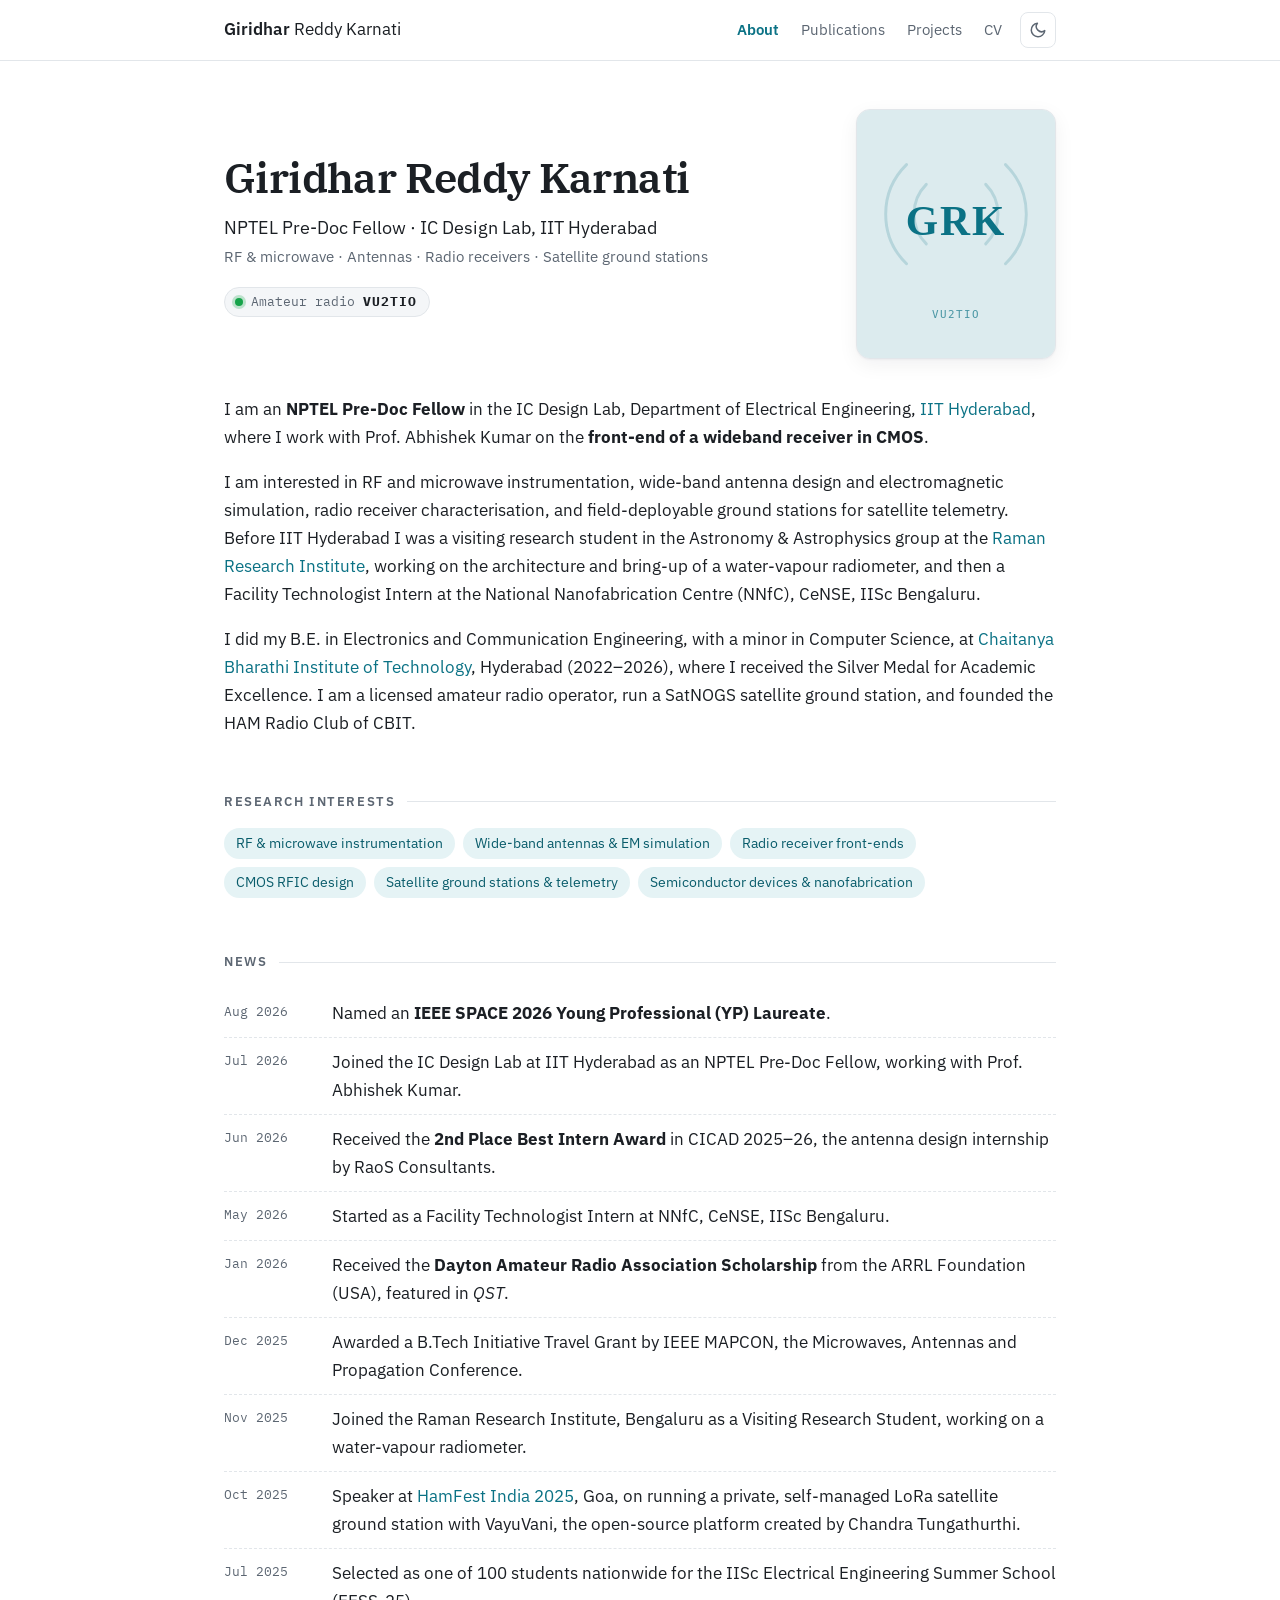
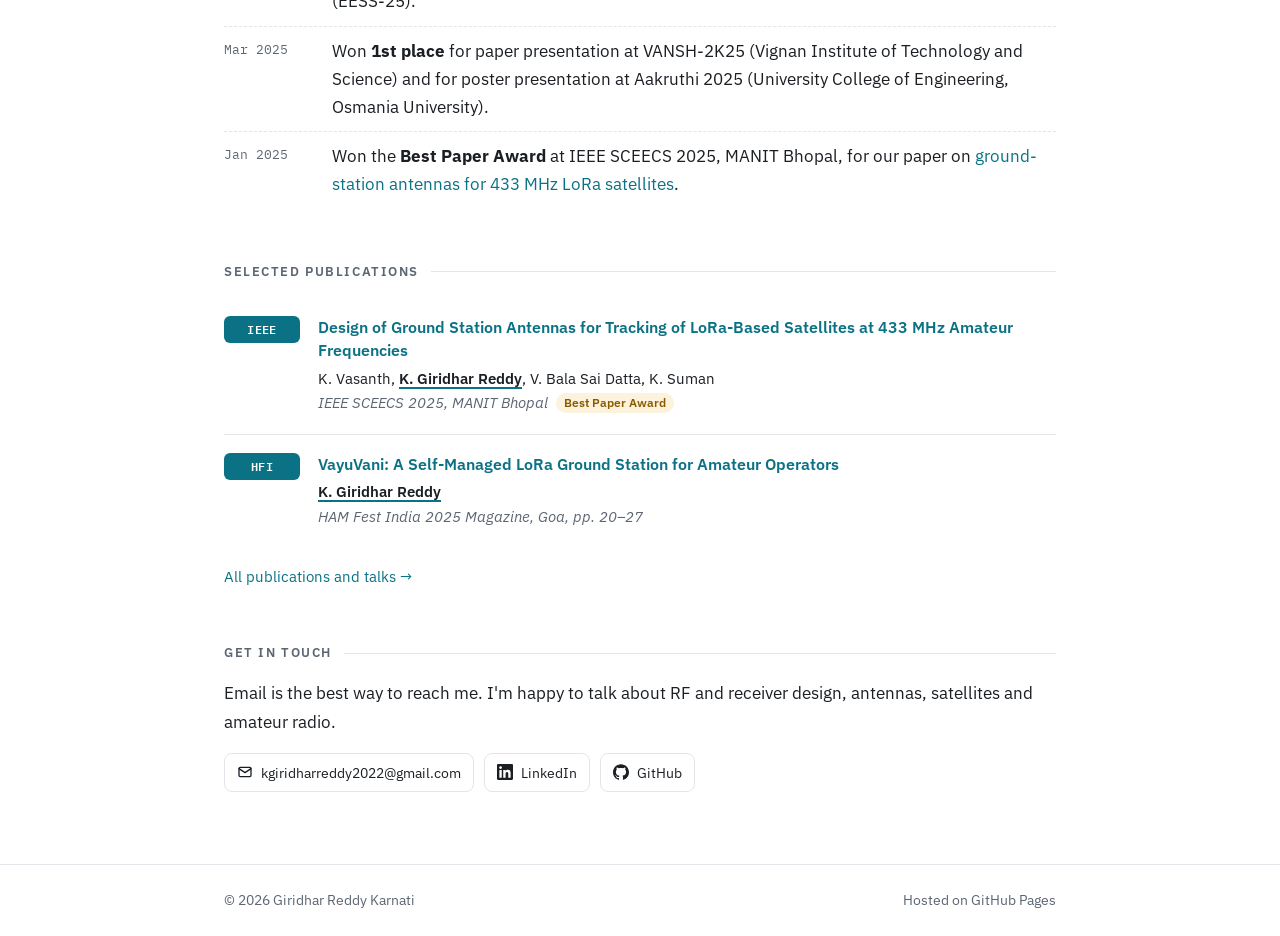
==== index.html @ 7c097b48 "Add details from the merit and academic certificates - SCEECS 2025: conference dates 18-19 January 2" ====
<!doctype html>
<html lang="en">
  <head>
    <meta charset="utf-8" />
    <meta name="viewport" content="width=device-width, initial-scale=1" />
    <title>Giridhar Reddy Karnati</title>
    <meta
      name="description"
      content="Giridhar Reddy Karnati (K. Giridhar Reddy) — NPTEL Pre-Doc Fellow in the IC Design Lab at IIT Hyderabad, working on RF and microwave instrumentation, wide-band antennas, radio receivers and satellite ground stations."
    />
    <meta name="author" content="Giridhar Reddy Karnati" />
    <link rel="canonical" href="https://giridharreddyk.github.io/" />

    <!-- How the link looks when shared on LinkedIn / WhatsApp / X -->
    <meta property="og:type" content="profile" />
    <meta property="og:site_name" content="Giridhar Reddy Karnati" />
    <meta property="og:title" content="Giridhar Reddy Karnati" />
    <meta property="og:description" content="NPTEL Pre-Doc Fellow, IC Design Lab, IIT Hyderabad · RF & microwave, antennas, radio receivers, satellite ground stations · VU2TIO" />
    <meta property="og:url" content="https://giridharreddyk.github.io/" />
    <meta property="og:image" content="https://giridharreddyk.github.io/assets/img/og-card.jpg" />
    <meta property="og:image:width" content="1200" />
    <meta property="og:image:height" content="630" />
    <meta property="og:image:alt" content="Giridhar Reddy Karnati: RF and microwave, antennas, radio receivers, satellite ground stations" />
    <meta name="twitter:card" content="summary_large_image" />
    <meta name="theme-color" content="#0b7285" />

    <link rel="icon" href="assets/img/favicon.svg" type="image/svg+xml" />

    <!-- Apply the saved light/dark choice before the page paints -->
    <script>
      (function () {
        try {
          var t = localStorage.getItem("theme");
          if (t === "light" || t === "dark") document.documentElement.setAttribute("data-theme", t);
        } catch (e) {}
      })();
    </script>

    <link rel="preconnect" href="https://fonts.googleapis.com" />
    <link rel="preconnect" href="https://fonts.gstatic.com" crossorigin />
    <link
      rel="stylesheet"
      href="https://fonts.googleapis.com/css2?family=IBM+Plex+Mono:wght@400;600&family=IBM+Plex+Sans:ital,wght@0,400;0,500;0,600;1,400&family=IBM+Plex+Serif:wght@500;600&display=swap"
    />
    <link rel="stylesheet" href="assets/css/style.css" />
    <script src="assets/js/main.js" defer></script>

    <!-- Structured data: helps Google connect your name, papers and profiles.
         When you have ORCID / Google Scholar links, add them to "sameAs". -->
    <script type="application/ld+json">
      {
        "@context": "https://schema.org",
        "@type": "Person",
        "name": "Giridhar Reddy Karnati",
        "alternateName": ["K. Giridhar Reddy", "Karnati Giridhar Reddy"],
        "url": "https://giridharreddyk.github.io/",
        "image": "https://giridharreddyk.github.io/assets/img/profile.jpg",
        "jobTitle": "NPTEL Pre-Doc Fellow",
        "affiliation": {
          "@type": "CollegeOrUniversity",
          "name": "Indian Institute of Technology Hyderabad"
        },
        "alumniOf": {
          "@type": "CollegeOrUniversity",
          "name": "Chaitanya Bharathi Institute of Technology"
        },
        "memberOf": [
          { "@type": "Organization", "name": "IEEE" },
          { "@type": "Organization", "name": "AMSAT" },
          { "@type": "Organization", "name": "Applied Computational Electromagnetics Society" },
          { "@type": "Organization", "name": "RISC-V International" }
        ],
        "knowsAbout": [
          "RF and microwave engineering",
          "Antenna design",
          "Electromagnetic simulation",
          "Radio receivers",
          "Satellite ground stations",
          "Nanofabrication"
        ],
        "sameAs": ["https://www.linkedin.com/in/kgiridharreddy", "https://github.com/giridharreddyk"]
      }
    </script>
  </head>

  <body>
    <a class="skip-link" href="#main">Skip to content</a>

    <header class="site-header">
      <nav class="container nav" aria-label="Main">
        <a class="brand" href="index.html"><strong>Giridhar</strong> Reddy Karnati</a>
        <div class="nav-right">
          <ul class="nav-links" id="nav-links">
            <li><a href="index.html" aria-current="page">About</a></li>
            <li><a href="publications.html">Publications</a></li>
            <li><a href="projects.html">Projects</a></li>
            <li><a href="cv.html">CV</a></li>
          </ul>
          <button class="icon-btn theme-toggle" type="button" aria-label="Toggle dark mode">
            <svg class="icon-moon" viewBox="0 0 24 24" aria-hidden="true"><path d="M21 12.8A9 9 0 1 1 11.2 3a7 7 0 0 0 9.8 9.8z" /></svg>
            <svg class="icon-sun" viewBox="0 0 24 24" aria-hidden="true">
              <circle cx="12" cy="12" r="4" />
              <path d="M12 2v2M12 20v2M4.9 4.9l1.4 1.4M17.7 17.7l1.4 1.4M2 12h2M20 12h2M4.9 19.1l1.4-1.4M17.7 6.3l1.4-1.4" />
            </svg>
          </button>
          <button class="icon-btn nav-toggle" type="button" aria-expanded="false" aria-controls="nav-links" aria-label="Open menu">
            <svg viewBox="0 0 24 24" aria-hidden="true"><path d="M4 7h16M4 12h16M4 17h16" /></svg>
          </button>
        </div>
      </nav>
    </header>

    <main id="main" class="page">
      <div class="container">
        <!-- ===== Intro ===== -->
        <section class="hero" aria-labelledby="name">
          <div>
            <h1 id="name" class="hero-name">Giridhar Reddy Karnati</h1>
            <p class="hero-role">NPTEL Pre-Doc Fellow · IC Design Lab, IIT Hyderabad</p>
            <p class="hero-meta">RF &amp; microwave · Antennas · Radio receivers · Satellite ground stations</p>
            <p class="callsign" title="Licensed amateur radio operator (General Grade)">
              <span class="dot" aria-hidden="true"></span>
              Amateur radio <b>VU2TIO</b>
            </p>
          </div>
          <figure class="hero-photo">
            <!-- Put your photo at assets/img/profile.jpg (portrait, about 800×1000 px).
                 Until then the placeholder below is shown automatically. -->
            <img
              src="assets/img/profile.jpg"
              alt="Portrait of Giridhar Reddy Karnati"
              width="400"
              height="500"
              onerror="this.onerror=null;this.src='assets/img/profile-placeholder.svg'"
            />
          </figure>
        </section>

        <!-- ===== About ===== -->
        <section class="prose" aria-label="About me">
          <p>
            I am an <strong>NPTEL Pre-Doc Fellow</strong> in the IC Design Lab, Department of Electrical Engineering,
            <a href="https://www.iith.ac.in/">IIT Hyderabad</a>, where I work with Prof. Abhishek Kumar on the
            <strong>front-end of a wideband receiver in CMOS</strong>.
          </p>
          <p>
            I am interested in RF and microwave instrumentation, wide-band antenna design and electromagnetic simulation, radio
            receiver characterisation, and field-deployable ground stations for satellite telemetry. Before IIT Hyderabad I was a
            visiting research student in the Astronomy &amp; Astrophysics group at the
            <a href="https://www.rri.res.in/">Raman Research Institute</a>, working on the architecture and bring-up of a
            water-vapour radiometer, and then a Facility Technologist Intern at the National Nanofabrication Centre (NNfC), CeNSE,
            IISc Bengaluru.
          </p>
          <p>
            I did my B.E. in Electronics and Communication Engineering, with a minor in Computer Science, at
            <a href="https://www.cbit.ac.in/">Chaitanya Bharathi Institute of Technology</a>, Hyderabad (2022–2026), where I
            received the Silver Medal for Academic Excellence. I am a licensed amateur radio operator, run a SatNOGS satellite
            ground station, and founded the HAM Radio Club of CBIT.
          </p>
        </section>

        <!-- ===== Interests ===== -->
        <section class="section" aria-labelledby="interests-title">
          <h2 class="section-title" id="interests-title">Research interests</h2>
          <ul class="chips">
            <li class="chip">RF &amp; microwave instrumentation</li>
            <li class="chip">Wide-band antennas &amp; EM simulation</li>
            <li class="chip">Radio receiver front-ends</li>
            <li class="chip">CMOS RFIC design</li>
            <li class="chip">Satellite ground stations &amp; telemetry</li>
            <li class="chip">Semiconductor devices &amp; nanofabrication</li>
          </ul>
        </section>

        <!-- ===== News =====
             Newest first. To add an item, copy one <li> and edit it.
             Keep about 8 here; older items can live on the CV page. -->
        <section class="section" aria-labelledby="news-title">
          <h2 class="section-title" id="news-title">News</h2>
          <ul class="news">
            <li>
              <time datetime="2026-08">Aug 2026</time>
              <span>Named an <strong>IEEE SPACE 2026 Young Professional (YP) Laureate</strong>.</span>
            </li>
            <li>
              <time datetime="2026-07">Jul 2026</time>
              <span>Joined the IC Design Lab at IIT Hyderabad as an NPTEL Pre-Doc Fellow, working with Prof. Abhishek Kumar.</span>
            </li>
            <li>
              <time datetime="2026-06">Jun 2026</time>
              <span>Received the <strong>2nd Place Best Intern Award</strong> in CICAD 2025–26, the antenna design internship by RaoS Consultants.</span>
            </li>
            <li>
              <time datetime="2026-05">May 2026</time>
              <span>Started as a Facility Technologist Intern at NNfC, CeNSE, IISc Bengaluru.</span>
            </li>
            <li>
              <time datetime="2026-01">Jan 2026</time>
              <span>Received the <strong>Dayton Amateur Radio Association Scholarship</strong> from the ARRL Foundation (USA), featured in <em>QST</em>.</span>
            </li>
            <li>
              <time datetime="2025-12">Dec 2025</time>
              <span>Awarded a B.Tech Initiative Travel Grant by IEEE MAPCON, the Microwaves, Antennas and Propagation Conference.</span>
            </li>
            <li>
              <time datetime="2025-11">Nov 2025</time>
              <span>Joined the Raman Research Institute, Bengaluru as a Visiting Research Student, working on a water-vapour radiometer.</span>
            </li>
            <li>
              <time datetime="2025-10">Oct 2025</time>
              <span>
                Speaker at <a href="https://hfi2025.in/">HamFest India 2025</a>, Goa, on running a private, self-managed LoRa satellite
                ground station with VayuVani, the open-source platform created by Chandra Tungathurthi.
              </span>
            </li>
            <li>
              <time datetime="2025-07">Jul 2025</time>
              <span>Selected as one of 100 students nationwide for the IISc Electrical Engineering Summer School (EESS-25).</span>
            </li>
            <li>
              <time datetime="2025-03">Mar 2025</time>
              <span>
                Won <strong>1st place</strong> for paper presentation at VANSH-2K25 (Vignan Institute of Technology and Science)
                and for poster presentation at Aakruthi 2025 (University College of Engineering, Osmania University).
              </span>
            </li>
            <li>
              <time datetime="2025-01">Jan 2025</time>
              <span>
                Won the <strong>Best Paper Award</strong> at IEEE SCEECS 2025, MANIT Bhopal, for our paper on
                <a href="publications.html">ground-station antennas for 433 MHz LoRa satellites</a>.
              </span>
            </li>
          </ul>
        </section>

        <!-- ===== Selected publications ===== -->
        <section class="section" aria-labelledby="pubs-title">
          <h2 class="section-title" id="pubs-title">Selected publications</h2>
          <ol class="pub-list">
            <li class="pub">
              <span class="pub-badge">IEEE</span>
              <div class="pub-body">
                <p class="pub-title">
                  <a href="https://ieeexplore.ieee.org/document/10940725">Design of Ground Station Antennas for Tracking of LoRa-Based Satellites at 433 MHz Amateur Frequencies</a>
                </p>
                <!-- Author order as found for IEEE Xplore; check it at the link above -->
                <p class="pub-authors">K. Vasanth, <span class="me">K. Giridhar Reddy</span>, V. Bala Sai Datta, K. Suman</p>
                <p class="pub-venue">IEEE SCEECS 2025, MANIT Bhopal <span class="award">Best Paper Award</span></p>
              </div>
            </li>
            <li class="pub">
              <span class="pub-badge">HFI</span>
              <div class="pub-body">
                <p class="pub-title">
                  <a href="https://hfi2025.in/hfimag.pdf">VayuVani: A Self-Managed LoRa Ground Station for Amateur Operators</a>
                </p>
                <p class="pub-authors"><span class="me">K. Giridhar Reddy</span></p>
                <p class="pub-venue">HAM Fest India 2025 Magazine, Goa, pp. 20–27</p>
              </div>
            </li>
          </ol>
          <p class="more"><a href="publications.html">All publications and talks →</a></p>
        </section>

        <!-- ===== Contact ===== -->
        <section class="section" aria-labelledby="contact-title">
          <h2 class="section-title" id="contact-title">Get in touch</h2>
          <p>Email is the best way to reach me. I'm happy to talk about RF and receiver design, antennas, satellites and amateur radio.</p>
          <ul class="socials">
            <li>
              <a href="mailto:kgiridharreddy2022@gmail.com">
                <svg class="stroke" viewBox="0 0 24 24" aria-hidden="true"><rect x="3" y="5" width="18" height="14" rx="2" /><path d="m3 7 9 6 9-6" /></svg>
                kgiridharreddy2022@gmail.com
              </a>
            </li>
            <li>
              <a href="https://www.linkedin.com/in/kgiridharreddy" rel="me">
                <svg viewBox="0 0 24 24" aria-hidden="true">
                  <path
                    d="M20.447 20.452h-3.554v-5.569c0-1.328-.027-3.037-1.852-3.037-1.853 0-2.136 1.445-2.136 2.939v5.667H9.351V9h3.414v1.561h.046c.477-.9 1.637-1.85 3.37-1.85 3.601 0 4.267 2.37 4.267 5.455v6.286zM5.337 7.433c-1.144 0-2.063-.926-2.063-2.065 0-1.138.92-2.063 2.063-2.063 1.14 0 2.064.925 2.064 2.063 0 1.139-.925 2.065-2.064 2.065zm1.782 13.019H3.555V9h3.564v11.452zM22.225 0H1.771C.792 0 0 .774 0 1.729v20.542C0 23.227.792 24 1.771 24h20.451C23.2 24 24 23.227 24 22.271V1.729C24 .774 23.2 0 22.222 0h.003z"
                  />
                </svg>
                LinkedIn
              </a>
            </li>
            <li>
              <a href="https://github.com/giridharreddyk" rel="me">
                <svg viewBox="0 0 24 24" aria-hidden="true">
                  <path
                    d="M12 .297c-6.63 0-12 5.373-12 12 0 5.303 3.438 9.8 8.205 11.385.6.113.82-.258.82-.577 0-.285-.01-1.04-.015-2.04-3.338.724-4.042-1.61-4.042-1.61C4.422 18.07 3.633 17.7 3.633 17.7c-1.087-.744.084-.729.084-.729 1.205.084 1.838 1.236 1.838 1.236 1.07 1.835 2.809 1.305 3.495.998.108-.776.417-1.305.76-1.605-2.665-.3-5.466-1.332-5.466-5.93 0-1.31.465-2.38 1.235-3.22-.135-.303-.54-1.523.105-3.176 0 0 1.005-.322 3.3 1.23.96-.267 1.98-.399 3-.405 1.02.006 2.04.138 3 .405 2.28-1.552 3.285-1.23 3.285-1.23.645 1.653.24 2.873.12 3.176.765.84 1.23 1.91 1.23 3.22 0 4.61-2.805 5.625-5.475 5.92.42.36.81 1.096.81 2.22 0 1.606-.015 2.896-.015 3.286 0 .315.21.69.825.57C20.565 22.092 24 17.592 24 12.297c0-6.627-5.373-12-12-12"
                  />
                </svg>
                GitHub
              </a>
            </li>
            <!-- When you have them, un-comment these two and put in your real links
                 (also add them to "sameAs" at the top of this file):
            <li>
              <a href="https://scholar.google.com/citations?user=YOUR_SCHOLAR_ID" rel="me">
                <svg viewBox="0 0 24 24" aria-hidden="true"><path d="M5.242 13.769L0 9.5 12 0l12 9.5-5.242 4.269C17.548 11.249 14.978 9.5 12 9.5c-2.977 0-5.548 1.748-6.758 4.269zM12 10a7 7 0 1 0 0 14 7 7 0 0 0 0-14z" /></svg>
                Google Scholar
              </a>
            </li>
            <li>
              <a href="https://orcid.org/0000-0000-0000-0000" rel="me">
                <svg viewBox="0 0 24 24" aria-hidden="true"><path d="M12 0C5.372 0 0 5.372 0 12s5.372 12 12 12 12-5.372 12-12S18.628 0 12 0zM7.369 4.378c.525 0 .947.431.947.947s-.422.947-.947.947a.95.95 0 0 1-.947-.947c0-.525.422-.947.947-.947zm-.722 3.038h1.444v10.041H6.647V7.416zm3.562 0h3.9c3.712 0 5.344 2.653 5.344 5.025 0 2.578-2.016 5.025-5.325 5.025h-3.919V7.416zm1.444 1.303v7.444h2.297c3.272 0 4.022-2.484 4.022-3.722 0-2.016-1.284-3.722-4.097-3.722h-2.222z" /></svg>
                ORCID
              </a>
            </li>
            -->
          </ul>
        </section>
      </div>
    </main>

    <footer class="site-footer">
      <div class="container">
        <p>© <span data-year>2026</span> Giridhar Reddy Karnati</p>
        <p>Hosted on <a href="https://pages.github.com/">GitHub Pages</a></p>
      </div>
    </footer>
  </body>
</html>
---- assets/css/style.css ----
/* ==========================================================================
   Giridhar Reddy Karnati — personal academic website
   Hand-written stylesheet. No frameworks, no build step.

   Sections
   1. Design tokens (colours, fonts, sizes) — edit these to re-theme the site
   2. Base / reset
   3. Header & navigation
   4. Page layout & headings
   5. Home page (hero, chips, news, socials)
   6. Publications
   7. Projects
   8. CV
   9. Footer, 404, utilities
   10. Print
   ========================================================================== */

/* ---------- 1. Design tokens ---------- */
:root {
  --bg: #ffffff;
  --bg-soft: #f4f6f8;
  --surface: #ffffff;
  --text: #1b1f24;
  --text-muted: #5c6672;
  --border: #e2e6ea;
  --accent: #0b7285;
  --accent-strong: #095c6b;
  --accent-soft: #e5f3f5;
  --on-accent: #ffffff;
  --code-bg: #f3f5f7;
  --live: #16a34a;
  --award-bg: #fdf3dc;
  --award-text: #8a5a00;
  --figure-bg: #ffffff;
  --shadow: 0 1px 2px rgba(16, 24, 40, 0.04), 0 6px 20px rgba(16, 24, 40, 0.06);

  --font-sans: "IBM Plex Sans", system-ui, -apple-system, "Segoe UI", Roboto, sans-serif;
  --font-serif: "IBM Plex Serif", Georgia, "Times New Roman", serif;
  --font-mono: "IBM Plex Mono", ui-monospace, SFMono-Regular, Menlo, Consolas, monospace;

  --maxw: 880px;
  --radius: 10px;
  --header-h: 60px;

  /* which icon the theme button shows */
  --icon-sun: none;
  --icon-moon: block;

  color-scheme: light;
}

/* Dark theme: used when the visitor's system is dark (unless they picked light),
   or when they explicitly picked dark with the toggle. */
@media (prefers-color-scheme: dark) {
  :root:not([data-theme="light"]) {
    --bg: #0f1215;
    --bg-soft: #171b20;
    --surface: #151a1f;
    --text: #e4e8ec;
    --text-muted: #9aa5b1;
    --border: #262d35;
    --accent: #4fc3d1;
    --accent-strong: #86dae3;
    --accent-soft: rgba(79, 195, 209, 0.12);
    --on-accent: #0f1215;
    --code-bg: #1a1f25;
    --live: #4ade80;
    --award-bg: rgba(246, 196, 83, 0.14);
    --award-text: #f6c453;
    --figure-bg: #f4f6f8;
    --shadow: 0 6px 24px rgba(0, 0, 0, 0.35);
    --icon-sun: block;
    --icon-moon: none;
    color-scheme: dark;
  }
}

:root[data-theme="dark"] {
  --bg: #0f1215;
  --bg-soft: #171b20;
  --surface: #151a1f;
  --text: #e4e8ec;
  --text-muted: #9aa5b1;
  --border: #262d35;
  --accent: #4fc3d1;
  --accent-strong: #86dae3;
  --accent-soft: rgba(79, 195, 209, 0.12);
  --on-accent: #0f1215;
  --code-bg: #1a1f25;
  --live: #4ade80;
  --award-bg: rgba(246, 196, 83, 0.14);
  --award-text: #f6c453;
  --figure-bg: #f4f6f8;
  --shadow: 0 6px 24px rgba(0, 0, 0, 0.35);
  --icon-sun: block;
  --icon-moon: none;
  color-scheme: dark;
}

/* ---------- 2. Base / reset ---------- */
*,
*::before,
*::after {
  box-sizing: border-box;
}

html {
  -webkit-text-size-adjust: 100%;
  scroll-padding-top: calc(var(--header-h) + 16px);
}

body {
  margin: 0;
  min-height: 100vh;
  display: flex;
  flex-direction: column;
  background: var(--bg);
  color: var(--text);
  font-family: var(--font-sans);
  font-size: 17px;
  line-height: 1.65;
  -webkit-font-smoothing: antialiased;
  text-rendering: optimizeLegibility;
}

main {
  flex: 1;
}

img {
  max-width: 100%;
  height: auto;
  display: block;
}

a {
  color: var(--accent);
  text-decoration: none;
  text-underline-offset: 3px;
}

a:hover {
  text-decoration: underline;
}

:focus-visible {
  outline: 2px solid var(--accent);
  outline-offset: 2px;
  border-radius: 4px;
}

h1,
h2,
h3,
h4 {
  line-height: 1.25;
  font-weight: 600;
  color: var(--text);
}

/* the [hidden] attribute must always win, even over display:flex/grid */
[hidden] {
  display: none !important;
}

.container {
  width: 100%;
  max-width: var(--maxw);
  margin: 0 auto;
  padding: 0 24px;
}

.skip-link {
  position: absolute;
  left: -9999px;
  top: 12px;
  z-index: 100;
  padding: 8px 12px;
  background: var(--surface);
  border: 1px solid var(--border);
  border-radius: 6px;
}

.skip-link:focus {
  left: 16px;
}

.visually-hidden {
  position: absolute !important;
  width: 1px;
  height: 1px;
  overflow: hidden;
  clip: rect(0 0 0 0);
  white-space: nowrap;
}

/* ---------- 3. Header & navigation ---------- */
.site-header {
  position: sticky;
  top: 0;
  z-index: 50;
  background: var(--bg);
  background: color-mix(in srgb, var(--bg) 88%, transparent);
  backdrop-filter: saturate(180%) blur(10px);
  -webkit-backdrop-filter: saturate(180%) blur(10px);
  border-bottom: 1px solid var(--border);
}

.nav {
  display: flex;
  align-items: center;
  justify-content: space-between;
  gap: 16px;
  height: var(--header-h);
}

.brand {
  min-width: 0;
  overflow: hidden;
  text-overflow: ellipsis;
  color: var(--text);
  font-size: 1.05rem;
  white-space: nowrap;
}

.brand strong {
  font-weight: 600;
}

.brand:hover {
  text-decoration: none;
  color: var(--accent);
}

.nav-right {
  display: flex;
  flex: none;
  align-items: center;
  gap: 8px;
}

.nav-links {
  display: flex;
  align-items: center;
  gap: 2px;
  list-style: none;
  margin: 0;
  padding: 0;
}

.nav-links a {
  display: block;
  padding: 6px 10px;
  border-radius: 6px;
  color: var(--text-muted);
  font-size: 0.95rem;
}

.nav-links a:hover {
  color: var(--text);
  background: var(--bg-soft);
  text-decoration: none;
}

.nav-links a[aria-current="page"] {
  color: var(--accent);
  font-weight: 600;
}

.icon-btn {
  display: inline-flex;
  align-items: center;
  justify-content: center;
  width: 36px;
  height: 36px;
  padding: 0;
  border: 1px solid var(--border);
  border-radius: 8px;
  background: transparent;
  color: var(--text-muted);
  cursor: pointer;
}

.icon-btn:hover {
  color: var(--text);
  background: var(--bg-soft);
}

.icon-btn svg {
  width: 18px;
  height: 18px;
  fill: none;
  stroke: currentColor;
  stroke-width: 2;
  stroke-linecap: round;
  stroke-linejoin: round;
}

.theme-toggle .icon-sun {
  display: var(--icon-sun);
}

.theme-toggle .icon-moon {
  display: var(--icon-moon);
}

.nav-toggle {
  display: none;
}

@media (max-width: 720px) {
  .nav-toggle {
    display: inline-flex;
  }

  .nav-links {
    display: none;
    position: absolute;
    top: var(--header-h);
    left: 0;
    right: 0;
    flex-direction: column;
    align-items: stretch;
    gap: 0;
    padding: 8px 16px 16px;
    background: var(--bg);
    border-bottom: 1px solid var(--border);
    box-shadow: var(--shadow);
  }

  .nav-links.is-open {
    display: flex;
  }

  .nav-links a {
    padding: 10px 8px;
  }
}

/* ---------- 4. Page layout & headings ---------- */
.page {
  padding: 48px 0 72px;
}

.page-header {
  margin-bottom: 8px;
}

.page-title {
  font-family: var(--font-serif);
  font-size: 2.2rem;
  margin: 0 0 8px;
  letter-spacing: -0.01em;
}

.page-lead {
  color: var(--text-muted);
  margin: 0;
  max-width: 62ch;
}

.section {
  margin-top: 56px;
}

.section-title {
  display: flex;
  align-items: center;
  gap: 12px;
  margin: 0 0 18px;
  color: var(--text-muted);
  font-size: 0.82rem;
  font-weight: 600;
  letter-spacing: 0.12em;
  text-transform: uppercase;
}

.section-title::after {
  content: "";
  flex: 1;
  height: 1px;
  background: var(--border);
}

.prose p {
  margin: 0 0 1em;
}

.prose p:last-child {
  margin-bottom: 0;
}

.more {
  margin: 16px 0 0;
  font-size: 0.95rem;
}

/* buttons */
.btn {
  display: inline-flex;
  align-items: center;
  gap: 8px;
  padding: 9px 16px;
  border: 1px solid var(--accent);
  border-radius: 8px;
  background: var(--accent);
  color: var(--on-accent);
  font: inherit;
  font-size: 0.95rem;
  font-weight: 500;
  cursor: pointer;
}

.btn:hover {
  background: var(--accent-strong);
  border-color: var(--accent-strong);
  text-decoration: none;
}

.btn-ghost {
  background: transparent;
  color: var(--accent);
}

.btn-ghost:hover {
  background: var(--accent-soft);
  border-color: var(--accent);
}

.btn svg {
  width: 16px;
  height: 16px;
  fill: none;
  stroke: currentColor;
  stroke-width: 2;
  stroke-linecap: round;
  stroke-linejoin: round;
}

.btn-sm {
  display: inline-block;
  padding: 2px 10px;
  border: 1px solid var(--border);
  border-radius: 6px;
  background: transparent;
  color: var(--text-muted);
  font-family: var(--font-mono);
  font-size: 0.75rem;
  letter-spacing: 0.05em;
  line-height: 1.8;
  text-transform: uppercase;
  cursor: pointer;
}

.btn-sm:hover,
.btn-sm[aria-expanded="true"] {
  border-color: var(--accent);
  color: var(--accent);
  text-decoration: none;
}

/* ---------- 5. Home page ---------- */
.hero {
  display: grid;
  grid-template-columns: 1fr 200px;
  gap: 40px;
  align-items: center;
  margin-bottom: 36px;
}

.hero-name {
  margin: 0;
  font-family: var(--font-serif);
  font-size: 2.6rem;
  letter-spacing: -0.015em;
}

.hero-role {
  margin: 10px 0 2px;
  font-size: 1.1rem;
}

.hero-meta {
  margin: 0;
  color: var(--text-muted);
  font-size: 0.95rem;
}

.callsign {
  display: inline-flex;
  align-items: center;
  gap: 8px;
  margin: 18px 0 0;
  padding: 3px 12px 3px 10px;
  border: 1px solid var(--border);
  border-radius: 999px;
  background: var(--bg-soft);
  color: var(--text-muted);
  font-family: var(--font-mono);
  font-size: 0.82rem;
}

.callsign b {
  color: var(--text);
  letter-spacing: 0.08em;
}

.callsign .dot {
  width: 8px;
  height: 8px;
  border-radius: 50%;
  background: var(--live);
  box-shadow: 0 0 0 3px color-mix(in srgb, var(--live) 25%, transparent);
}

.hero-photo {
  margin: 0;
}

.hero-photo img {
  width: 100%;
  aspect-ratio: 4 / 5;
  object-fit: cover;
  border: 1px solid var(--border);
  border-radius: 14px;
  box-shadow: var(--shadow);
  background: var(--bg-soft);
}

@media (max-width: 640px) {
  .hero {
    grid-template-columns: 1fr;
    gap: 20px;
  }

  .hero-photo {
    order: -1;
    width: 140px;
  }

  .hero-name {
    font-size: 2rem;
  }
}

.chips {
  display: flex;
  flex-wrap: wrap;
  gap: 8px;
  list-style: none;
  margin: 0;
  padding: 0;
}

.chip {
  padding: 4px 12px;
  border-radius: 999px;
  background: var(--accent-soft);
  color: var(--accent-strong);
  font-size: 0.88rem;
}

.news {
  list-style: none;
  margin: 0;
  padding: 0;
}

.news li {
  display: grid;
  grid-template-columns: 92px 1fr;
  gap: 16px;
  padding: 10px 0;
  border-bottom: 1px dashed var(--border);
}

.news li:last-child {
  border-bottom: 0;
}

.news time {
  padding-top: 2px;
  color: var(--text-muted);
  font-family: var(--font-mono);
  font-size: 0.82rem;
  white-space: nowrap;
}

@media (max-width: 520px) {
  .news li {
    grid-template-columns: 1fr;
    gap: 0;
  }
}

.socials {
  display: flex;
  flex-wrap: wrap;
  gap: 10px;
  list-style: none;
  margin: 16px 0 0;
  padding: 0;
}

.socials a {
  display: inline-flex;
  align-items: center;
  gap: 8px;
  max-width: 100%;
  padding: 7px 12px;
  overflow-wrap: anywhere;
  border: 1px solid var(--border);
  border-radius: 8px;
  color: var(--text);
  font-size: 0.9rem;
}

.socials a:hover {
  border-color: var(--accent);
  color: var(--accent);
  text-decoration: none;
}

.socials svg {
  width: 16px;
  height: 16px;
  fill: currentColor;
  flex: none;
}

.socials svg.stroke {
  fill: none;
  stroke: currentColor;
  stroke-width: 2;
  stroke-linecap: round;
  stroke-linejoin: round;
}

/* ---------- 6. Publications ---------- */
.pub-year {
  margin: 44px 0 4px;
  color: var(--text-muted);
  font-family: var(--font-serif);
  font-size: 1.35rem;
  font-weight: 500;
}

.pub-list {
  list-style: none;
  margin: 0;
  padding: 0;
}

.pub {
  display: grid;
  grid-template-columns: 76px 1fr;
  gap: 18px;
  padding: 18px 0;
  border-bottom: 1px solid var(--border);
}

.pub:last-child {
  border-bottom: 0;
}

.pub-badge {
  align-self: start;
  padding: 4px 6px;
  border-radius: 6px;
  background: var(--accent);
  color: var(--on-accent);
  font-family: var(--font-mono);
  font-size: 0.72rem;
  font-weight: 600;
  letter-spacing: 0.04em;
  text-align: center;
}

.pub-body {
  min-width: 0; /* lets long BibTeX lines scroll instead of stretching the grid */
}

.pub-title {
  margin: 0 0 4px;
  font-size: 1rem;
  font-weight: 600;
  line-height: 1.45;
}

.pub-authors,
.pub-venue {
  margin: 0;
  font-size: 0.94rem;
}

.pub-authors .me {
  font-weight: 600;
  text-decoration: underline;
  text-decoration-color: var(--accent);
  text-decoration-thickness: 2px;
  text-underline-offset: 3px;
}

.pub-venue {
  color: var(--text-muted);
  font-style: italic;
}

.pub-links {
  display: flex;
  flex-wrap: wrap;
  gap: 8px;
  margin-top: 10px;
}

.pub-panel {
  margin-top: 12px;
}

.abstract {
  margin: 0;
  padding: 12px 16px;
  border-left: 3px solid var(--accent);
  border-radius: 0 8px 8px 0;
  background: var(--bg-soft);
  font-size: 0.94rem;
}

.bibtex {
  position: relative;
}

.bibtex pre {
  margin: 0;
  padding: 14px 16px;
  overflow-x: auto;
  border: 1px solid var(--border);
  border-radius: 8px;
  background: var(--code-bg);
  font-family: var(--font-mono);
  font-size: 0.78rem;
  line-height: 1.6;
  white-space: pre;
}

.copy-btn {
  position: absolute;
  top: 8px;
  right: 8px;
  background: var(--surface);
}

@media (max-width: 520px) {
  .pub {
    grid-template-columns: 1fr;
    gap: 8px;
  }

  .pub-badge {
    justify-self: start;
  }
}

/* ---------- 7. Projects ---------- */
.filters {
  display: flex;
  flex-wrap: wrap;
  gap: 8px;
  margin: 28px 0 24px;
}

.filter-btn {
  padding: 5px 14px;
  border: 1px solid var(--border);
  border-radius: 999px;
  background: transparent;
  color: var(--text-muted);
  font: inherit;
  font-size: 0.88rem;
  cursor: pointer;
}

.filter-btn:hover {
  border-color: var(--accent);
  color: var(--accent);
}

.filter-btn[aria-pressed="true"] {
  border-color: var(--accent);
  background: var(--accent);
  color: var(--on-accent);
}

.cards {
  display: grid;
  grid-template-columns: repeat(auto-fill, minmax(min(260px, 100%), 1fr));
  gap: 20px;
  list-style: none;
  margin: 0;
  padding: 0;
}

.card {
  display: flex;
  flex-direction: column;
  padding: 20px;
  border: 1px solid var(--border);
  border-radius: var(--radius);
  background: var(--surface);
  transition:
    border-color 0.15s ease,
    box-shadow 0.15s ease,
    transform 0.15s ease;
}

.card:hover {
  border-color: color-mix(in srgb, var(--accent) 45%, var(--border));
  box-shadow: var(--shadow);
  transform: translateY(-2px);
}

/* optional image at the top of a card: <img class="card-img" src="..." alt="..."> */
.card-figure {
  margin: -20px -20px 16px;
  border-radius: var(--radius) var(--radius) 0 0;
  border-bottom: 1px solid var(--border);
  background: var(--figure-bg);
  overflow: hidden;
}

.card-figure img {
  width: 100%;
  aspect-ratio: 16 / 10;
  object-fit: contain;
  padding: 10px;
}

.card-figure figcaption {
  padding: 0 14px 10px;
  color: #4b5563; /* the figure panel stays light in both themes */
  font-size: 0.8rem;
  line-height: 1.4;
}

.card-kicker {
  display: flex;
  align-items: center;
  justify-content: space-between;
  gap: 8px;
  color: var(--accent);
  font-family: var(--font-mono);
  font-size: 0.75rem;
  letter-spacing: 0.08em;
  text-transform: uppercase;
}

.status {
  padding: 1px 8px;
  border-radius: 999px;
  background: color-mix(in srgb, var(--live) 15%, transparent);
  color: var(--live);
  letter-spacing: 0.04em;
}

.card-title {
  margin: 8px 0 8px;
  font-size: 1.08rem;
}

.card p {
  margin: 0 0 14px;
  font-size: 0.94rem;
}

.tags {
  display: flex;
  flex-wrap: wrap;
  gap: 6px;
  list-style: none;
  margin: 0 0 14px;
  padding: 0;
}

.tag {
  padding: 1px 8px;
  border: 1px solid var(--border);
  border-radius: 4px;
  background: var(--bg-soft);
  color: var(--text-muted);
  font-size: 0.78rem;
}

.card-meta {
  display: flex;
  flex-wrap: wrap;
  justify-content: space-between;
  gap: 4px 12px;
  margin-top: auto;
  padding-top: 12px;
  border-top: 1px solid var(--border);
  color: var(--text-muted);
  font-size: 0.82rem;
}

/* ---------- 8. CV ---------- */
.cv-actions {
  display: flex;
  flex-wrap: wrap;
  gap: 12px;
  margin-top: 20px;
}

.entries {
  list-style: none;
  margin: 0;
  padding: 0;
}

.entry {
  display: grid;
  grid-template-columns: 172px 1fr;
  gap: 20px;
  padding: 14px 0;
  border-bottom: 1px solid var(--border);
}

.entry:last-child {
  border-bottom: 0;
}

.entry-date {
  padding-top: 2px;
  color: var(--text-muted);
  font-family: var(--font-mono);
  font-size: 0.84rem;
}

.entry-title {
  margin: 0;
  font-size: 1rem;
  font-weight: 600;
}

.entry-org {
  margin: 0;
  color: var(--text-muted);
  font-size: 0.94rem;
}

.entry-desc {
  margin: 6px 0 0;
  font-size: 0.94rem;
}

.entry-org strong {
  color: var(--text);
  font-weight: 600;
}

.entry ul {
  margin: 6px 0 0;
  padding-left: 18px;
  font-size: 0.94rem;
}

.entry li + li {
  margin-top: 2px;
}

@media (max-width: 600px) {
  .entry {
    grid-template-columns: 1fr;
    gap: 2px;
  }
}

.skills {
  display: grid;
  grid-template-columns: 180px 1fr;
  gap: 10px 24px;
  margin: 0;
}

.skills dt {
  font-weight: 600;
  font-size: 0.94rem;
}

.skills dd {
  margin: 0;
  font-size: 0.94rem;
}

@media (max-width: 600px) {
  .skills {
    grid-template-columns: 1fr;
    gap: 2px;
  }

  .skills dd {
    margin-bottom: 10px;
  }
}

/* award pill, e.g. "Best Paper Award" */
.award {
  display: inline-block;
  margin-left: 4px;
  padding: 0 8px;
  border-radius: 999px;
  background: var(--award-bg);
  color: var(--award-text);
  font-family: var(--font-sans);
  font-size: 0.76rem;
  font-style: normal;
  font-weight: 600;
  white-space: nowrap;
  vertical-align: 1px;
}

.pub-note {
  margin: 28px 0 0;
  color: var(--text-muted);
  font-size: 0.9rem;
}

/* compact list for talks and smaller builds */
.mini-list {
  list-style: none;
  margin: 0;
  padding: 0;
}

.mini-list li {
  padding: 10px 0;
  border-bottom: 1px dashed var(--border);
  font-size: 0.95rem;
}

.mini-list li:last-child {
  border-bottom: 0;
}

.mini-list strong {
  font-weight: 600;
}

.card p.credit {
  margin-top: -6px;
  color: var(--text-muted);
  font-size: 0.86rem;
}

/* ---------- 9. Footer, 404, utilities ---------- */
.site-footer {
  padding: 24px 0;
  border-top: 1px solid var(--border);
  color: var(--text-muted);
  font-size: 0.86rem;
}

.site-footer .container {
  display: flex;
  flex-wrap: wrap;
  justify-content: space-between;
  gap: 8px 16px;
}

.site-footer p {
  margin: 0;
}

.site-footer a {
  color: var(--text-muted);
}

.site-footer a:hover {
  color: var(--accent);
}

.notfound {
  padding: 96px 0;
  text-align: center;
}

.notfound .code {
  margin: 0;
  color: var(--accent);
  font-family: var(--font-mono);
  font-size: 4.5rem;
  font-weight: 600;
  line-height: 1;
}

.notfound .wave {
  width: 220px;
  height: 40px;
  margin: 20px auto;
  fill: none;
  stroke: var(--border);
  stroke-width: 2;
}

.muted {
  color: var(--text-muted);
}

/* only shown when printing (e.g. the name and e-mail at the top of the CV) */
.print-only {
  display: none;
}

@media (max-width: 600px) {
  body {
    font-size: 16px;
  }

  .container {
    padding: 0 16px;
  }

  .page {
    padding: 32px 0 56px;
  }

  .page-title {
    font-size: 1.8rem;
  }

  .section {
    margin-top: 44px;
  }
}

@media (prefers-reduced-motion: reduce) {
  *,
  *::before,
  *::after {
    transition: none !important;
    scroll-behavior: auto !important;
  }
}

/* ---------- 10. Print (makes the CV page print cleanly) ---------- */
@page {
  size: A4;
  margin: 13mm 14mm;
}

@media print {
  /* Same selectors as the dark theme, so print always wins and stays light */
  :root,
  :root[data-theme="dark"],
  :root:not([data-theme="light"]) {
    --bg: #fff;
    --bg-soft: #f4f6f8;
    --surface: #fff;
    --text: #000;
    --text-muted: #444;
    --border: #ccc;
    --accent: #000;
    --accent-strong: #000;
    --accent-soft: #eef1f3;
    --on-accent: #fff;
    --code-bg: #f4f6f8;
    --award-bg: transparent;
    --award-text: #000;
    color-scheme: light;
    font-size: 14px; /* 1rem ≈ 10.5pt on paper; all rem sizes scale with it */
  }

  .site-header,
  .site-footer,
  .cv-actions,
  .skip-link,
  .no-print {
    display: none !important;
  }

  .print-only {
    display: block;
  }

  body {
    background: #fff;
    color: #000;
    font-size: 1rem;
    line-height: 1.4;
  }

  .page {
    padding: 0;
  }

  .container {
    max-width: none;
    padding: 0;
  }

  .print-name {
    margin: 0;
    font-family: var(--font-serif);
    font-size: 22pt;
    font-weight: 600;
    line-height: 1.2;
  }

  .print-contact {
    margin: 2px 0 10px;
    font-size: 9.5pt;
  }

  .page-lead {
    max-width: none;
  }

  .section {
    margin-top: 12px;
  }

  .section-title {
    margin-bottom: 6px;
    break-after: avoid;
  }

  .entry {
    grid-template-columns: 27mm 1fr;
    gap: 4mm;
    padding: 4px 0;
    break-inside: avoid;
  }

  /* long entries with bullet lists may continue on the next page */
  .entry:has(ul) {
    break-inside: auto;
  }

  .entry-desc,
  .entry ul {
    margin-top: 3px;
  }

  .entry li {
    break-inside: avoid;
  }

  .entry-date {
    font-size: 0.8rem;
  }

  .award {
    border: 1px solid #999;
  }

  .skills {
    grid-template-columns: 38mm 1fr;
    gap: 3px 4mm;
  }

  a {
    color: inherit;
  }
}
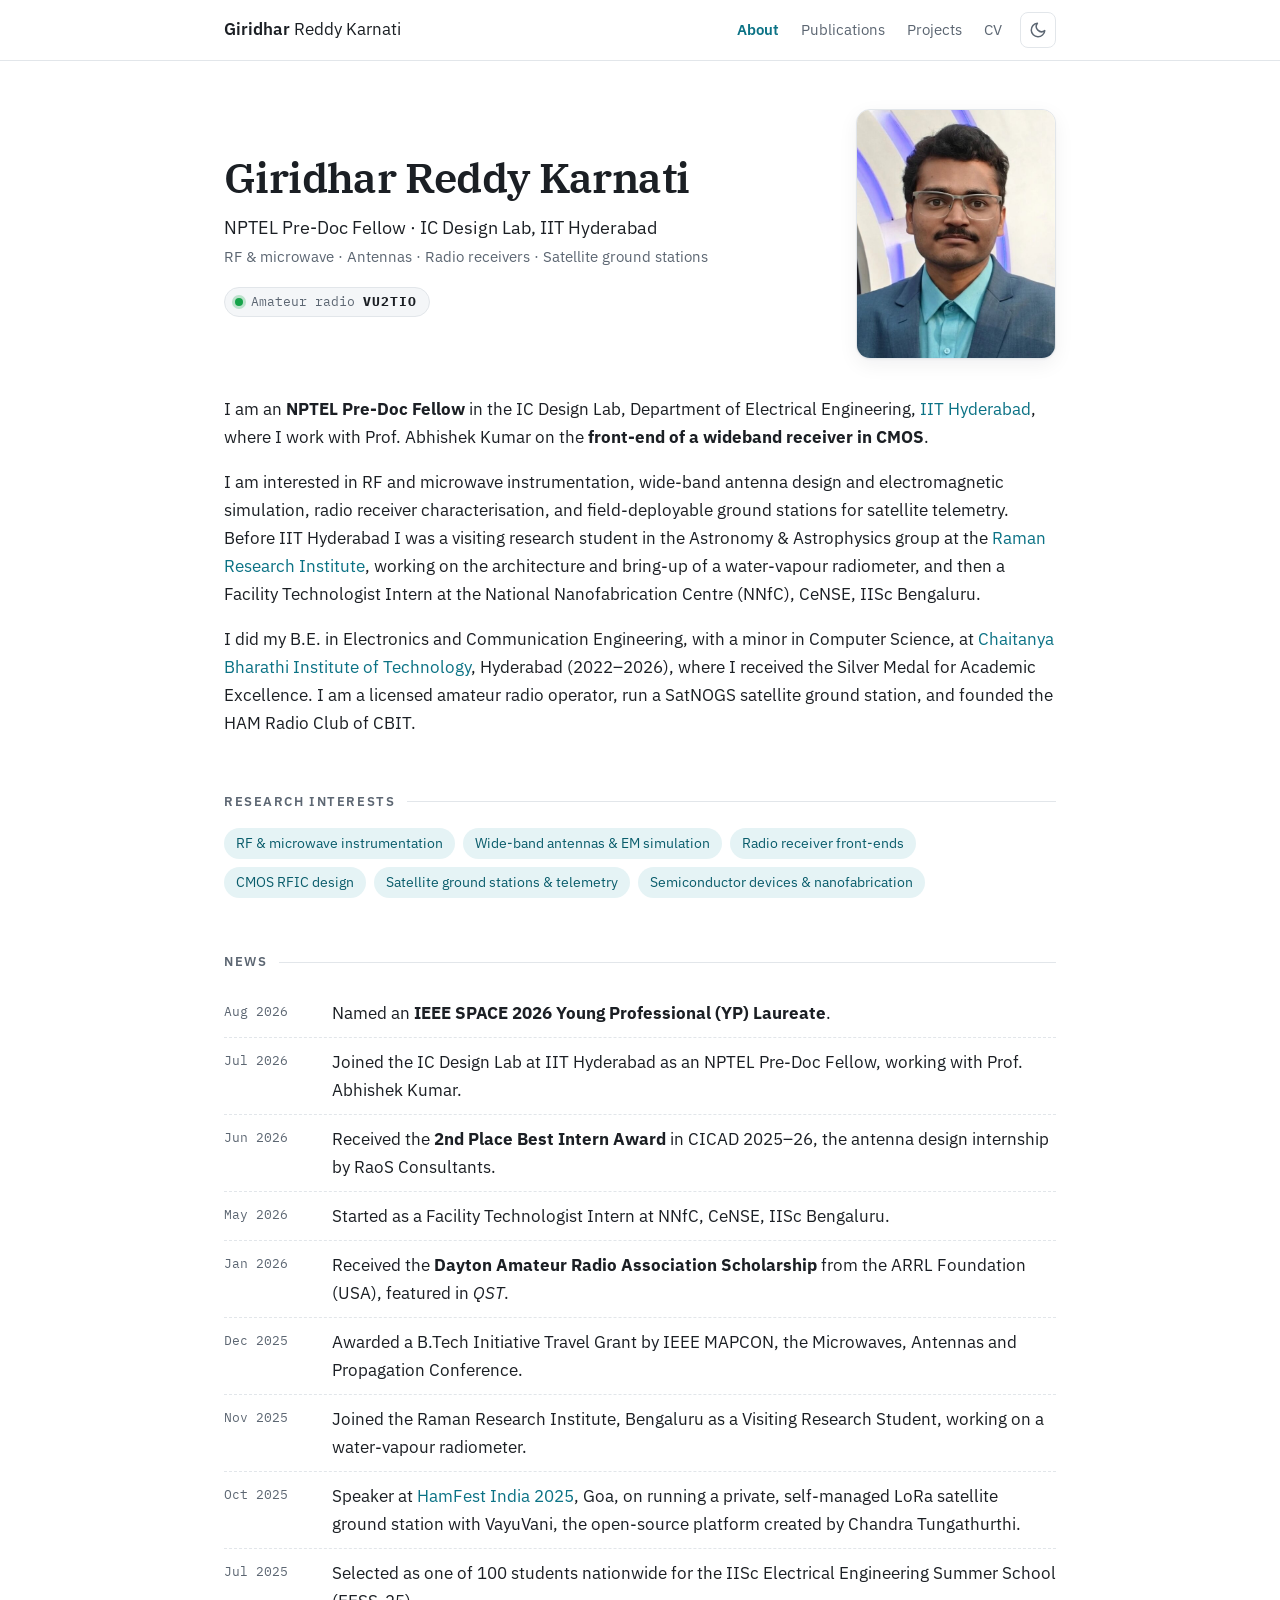
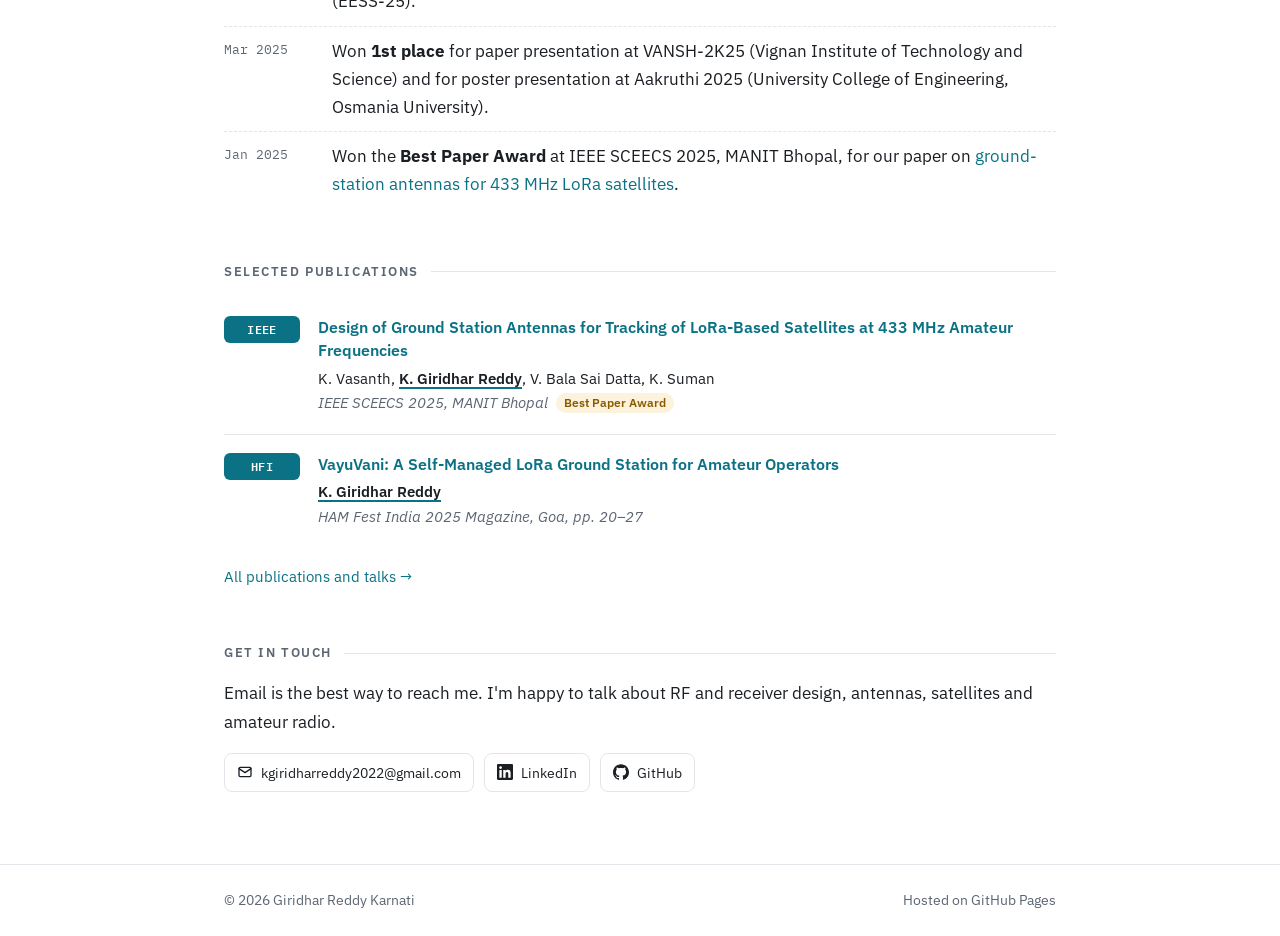
==== commit c07b7243: "Add profile photo and show it on the link-preview card - assets/img/profile.jpg: 4:5 head-and-should" ====
--- a/index.html
+++ b/index.html
@@ -20,7 +20,7 @@
     <meta property="og:image" content="https://giridharreddyk.github.io/assets/img/og-card.jpg" />
     <meta property="og:image:width" content="1200" />
     <meta property="og:image:height" content="630" />
-    <meta property="og:image:alt" content="Giridhar Reddy Karnati: RF and microwave, antennas, radio receivers, satellite ground stations" />
+    <meta property="og:image:alt" content="Giridhar Reddy Karnati: photo, name, role and research areas" />
     <meta name="twitter:card" content="summary_large_image" />
     <meta name="theme-color" content="#0b7285" />
 
@@ -124,8 +124,8 @@
             </p>
           </div>
           <figure class="hero-photo">
-            <!-- Put your photo at assets/img/profile.jpg (portrait, about 800×1000 px).
-                 Until then the placeholder below is shown automatically. -->
+            <!-- Photo: assets/img/profile.jpg (4:5 portrait, 600×750 px).
+                 If the file is missing, the placeholder below is shown automatically. -->
             <img
               src="assets/img/profile.jpg"
               alt="Portrait of Giridhar Reddy Karnati"
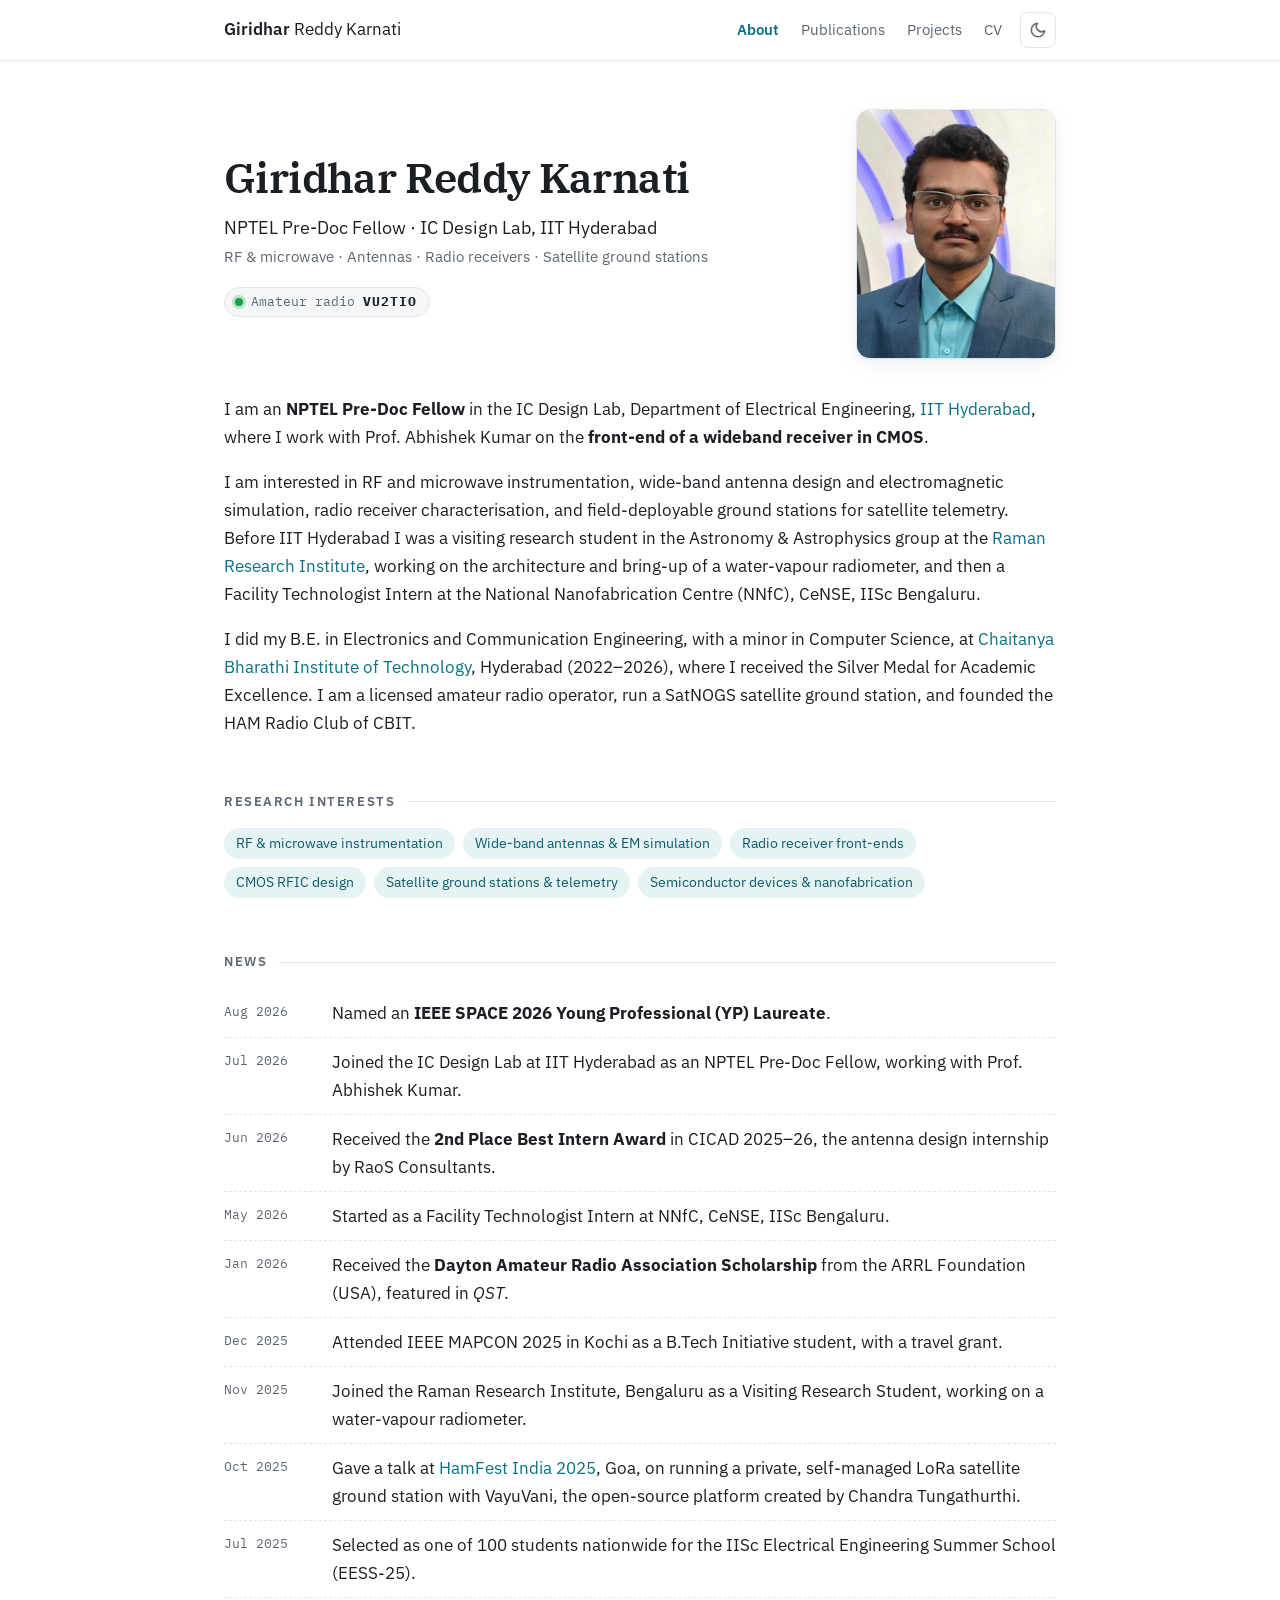
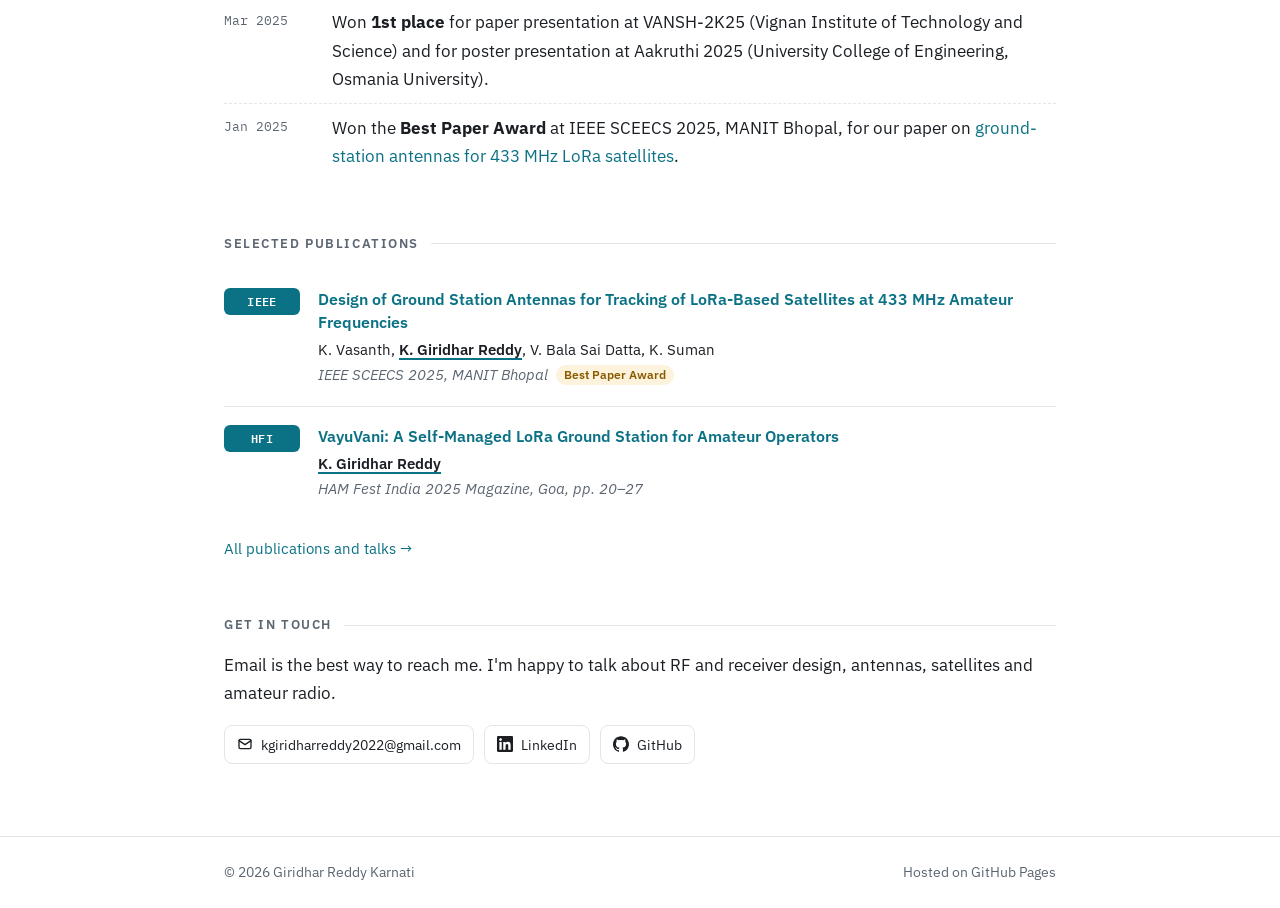
==== commit 4fae8367: "Apply confirmed details: grades, MAPCON, talks, author order - Final B.E. CGPA 9.16; Class X (2020) " ====
--- a/index.html
+++ b/index.html
@@ -200,7 +200,7 @@
             </li>
             <li>
               <time datetime="2025-12">Dec 2025</time>
-              <span>Awarded a B.Tech Initiative Travel Grant by IEEE MAPCON, the Microwaves, Antennas and Propagation Conference.</span>
+              <span>Attended IEEE MAPCON 2025 in Kochi as a B.Tech Initiative student, with a travel grant.</span>
             </li>
             <li>
               <time datetime="2025-11">Nov 2025</time>
@@ -209,8 +209,8 @@
             <li>
               <time datetime="2025-10">Oct 2025</time>
               <span>
-                Speaker at <a href="https://hfi2025.in/">HamFest India 2025</a>, Goa, on running a private, self-managed LoRa satellite
-                ground station with VayuVani, the open-source platform created by Chandra Tungathurthi.
+                Gave a talk at <a href="https://hfi2025.in/">HamFest India 2025</a>, Goa, on running a private, self-managed LoRa
+                satellite ground station with VayuVani, the open-source platform created by Chandra Tungathurthi.
               </span>
             </li>
             <li>
@@ -244,7 +244,6 @@
                 <p class="pub-title">
                   <a href="https://ieeexplore.ieee.org/document/10940725">Design of Ground Station Antennas for Tracking of LoRa-Based Satellites at 433 MHz Amateur Frequencies</a>
                 </p>
-                <!-- Author order as found for IEEE Xplore; check it at the link above -->
                 <p class="pub-authors">K. Vasanth, <span class="me">K. Giridhar Reddy</span>, V. Bala Sai Datta, K. Suman</p>
                 <p class="pub-venue">IEEE SCEECS 2025, MANIT Bhopal <span class="award">Best Paper Award</span></p>
               </div>
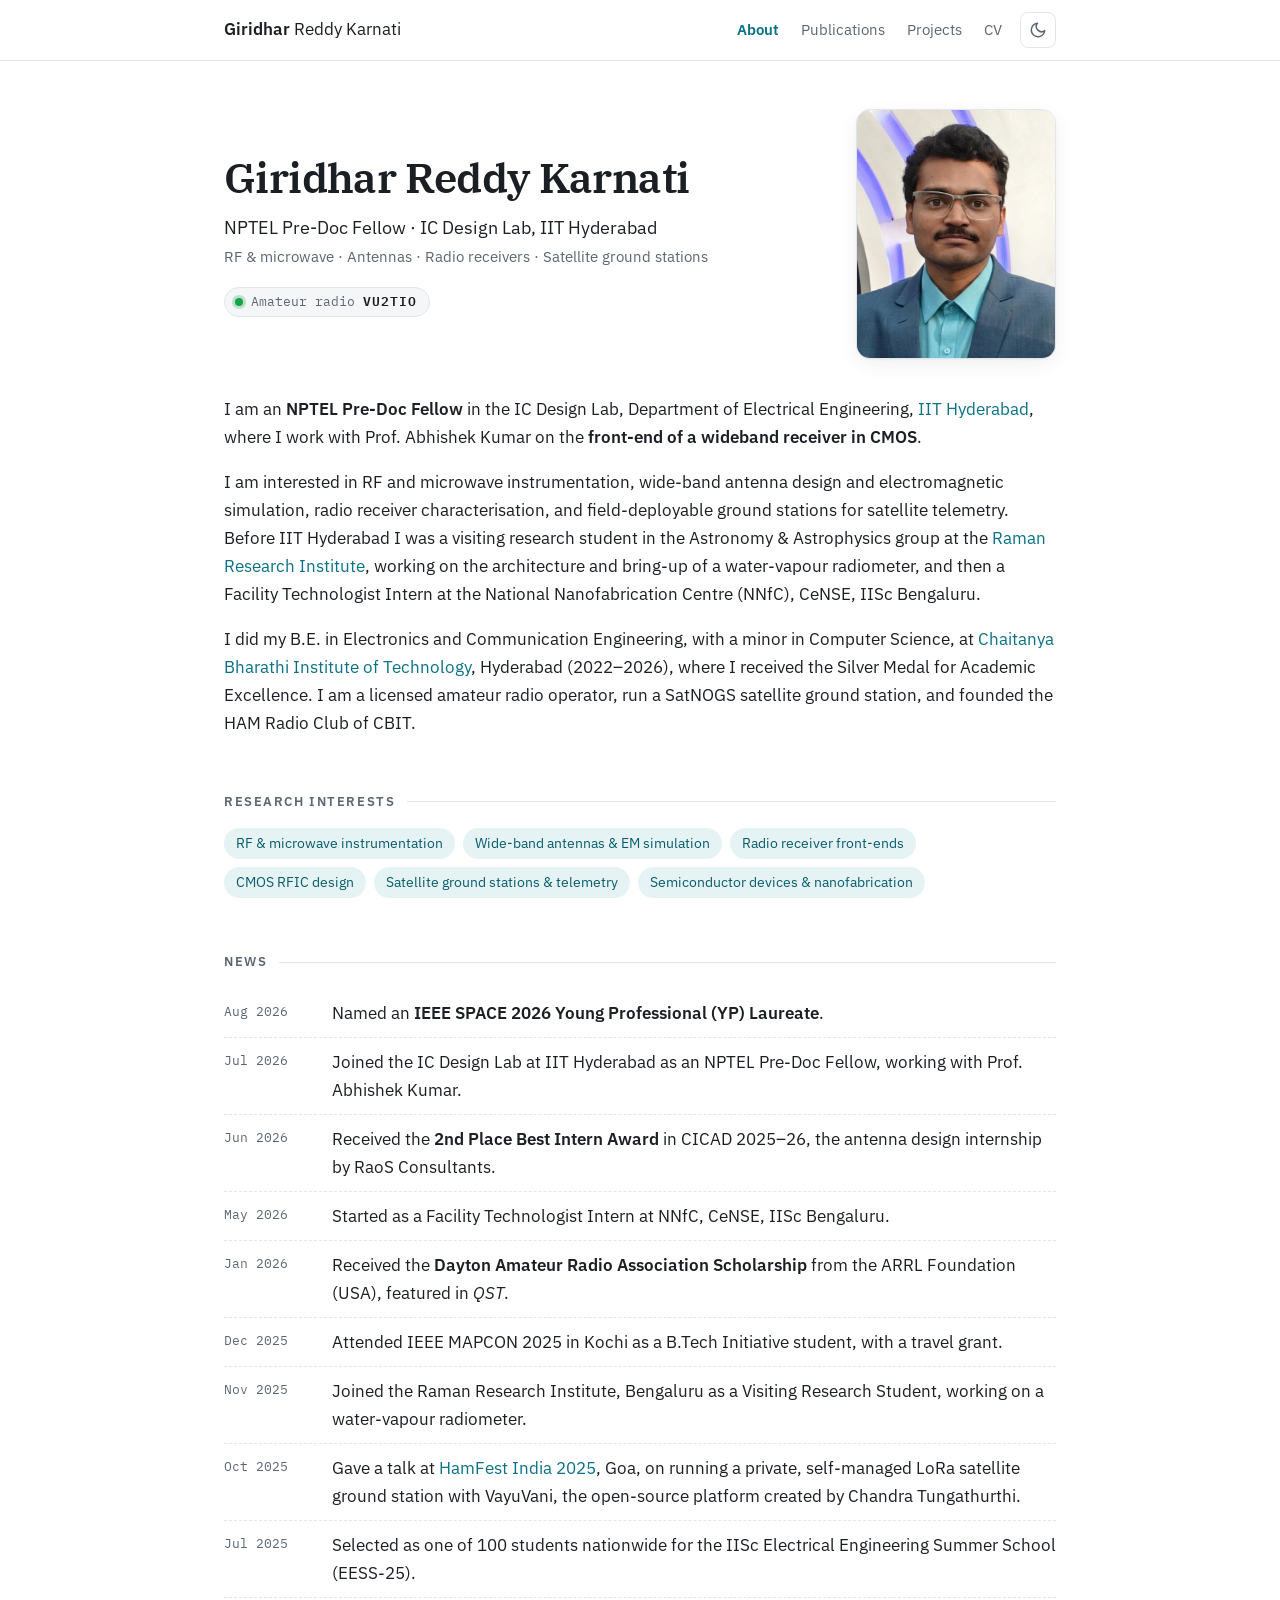
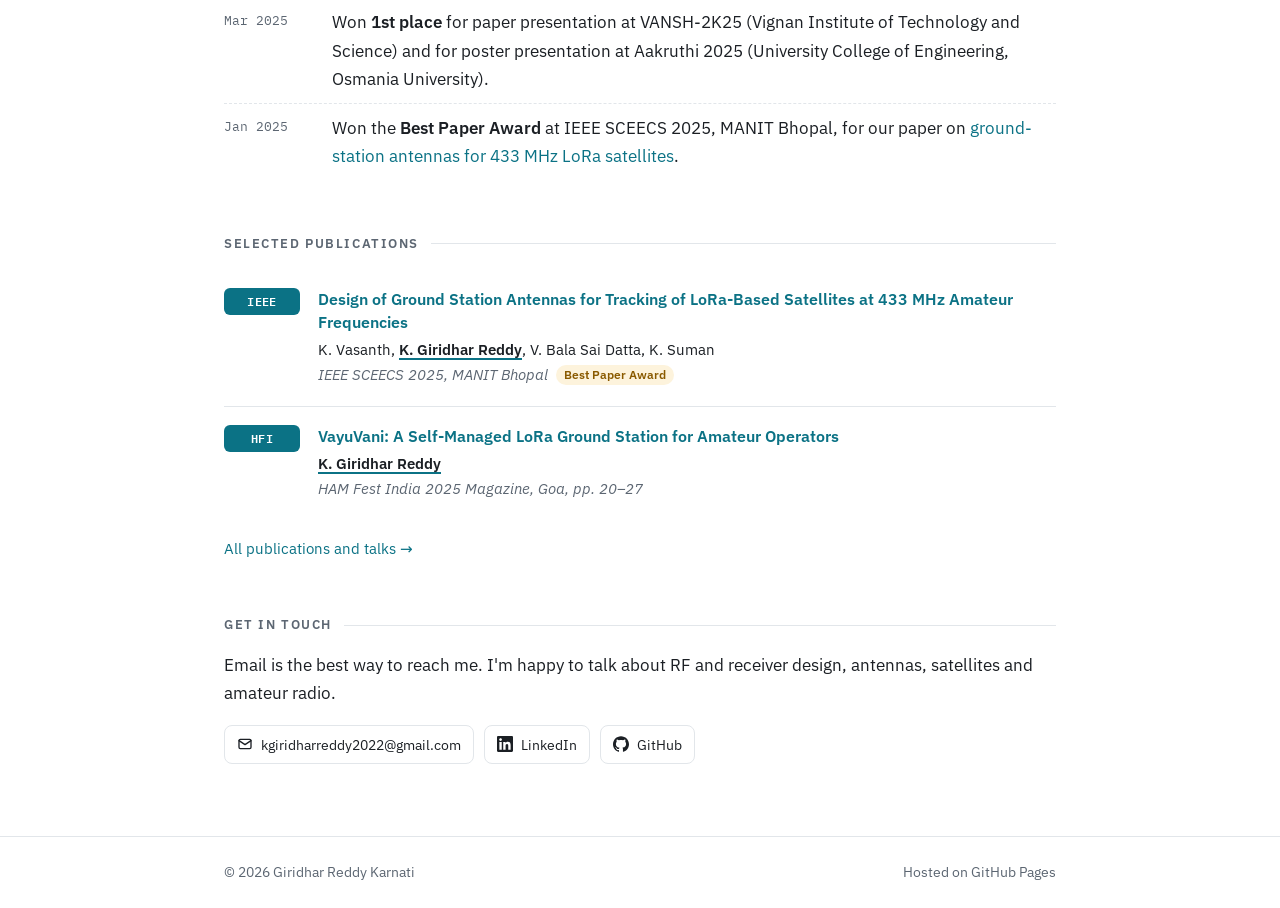
==== commit 98869900: "Self-host fonts and prioritise the hero image - Replace the render-blocking Google Fonts stylesheet " ====
--- a/index.html
+++ b/index.html
@@ -36,17 +36,13 @@
       })();
     </script>
 
-    <link rel="preconnect" href="https://fonts.googleapis.com" />
-    <link rel="preconnect" href="https://fonts.gstatic.com" crossorigin />
-    <link
-      rel="stylesheet"
-      href="https://fonts.googleapis.com/css2?family=IBM+Plex+Mono:wght@400;600&family=IBM+Plex+Sans:ital,wght@0,400;0,500;0,600;1,400&family=IBM+Plex+Serif:wght@500;600&display=swap"
-    />
+    <link rel="preload" href="assets/fonts/ibm-plex-sans-latin.woff2" as="font" type="font/woff2" crossorigin />
+    <link rel="preload" href="assets/fonts/ibm-plex-serif-600-latin.woff2" as="font" type="font/woff2" crossorigin />
+    <link rel="preload" as="image" href="assets/img/profile.jpg" type="image/jpeg" fetchpriority="high" />
     <link rel="stylesheet" href="assets/css/style.css" />
     <script src="assets/js/main.js" defer></script>
 
-    <!-- Structured data: helps Google connect your name, papers and profiles.
-         When you have ORCID / Google Scholar links, add them to "sameAs". -->
+    <!-- Structured data (schema.org Person) -->
     <script type="application/ld+json">
       {
         "@context": "https://schema.org",
@@ -124,13 +120,13 @@
             </p>
           </div>
           <figure class="hero-photo">
-            <!-- Photo: assets/img/profile.jpg (4:5 portrait, 600×750 px).
-                 If the file is missing, the placeholder below is shown automatically. -->
             <img
               src="assets/img/profile.jpg"
               alt="Portrait of Giridhar Reddy Karnati"
-              width="400"
-              height="500"
+              width="600"
+              height="750"
+              fetchpriority="high"
+              decoding="sync"
               onerror="this.onerror=null;this.src='assets/img/profile-placeholder.svg'"
             />
           </figure>
@@ -172,9 +168,7 @@
           </ul>
         </section>
 
-        <!-- ===== News =====
-             Newest first. To add an item, copy one <li> and edit it.
-             Keep about 8 here; older items can live on the CV page. -->
+        <!-- ===== News ===== -->
         <section class="section" aria-labelledby="news-title">
           <h2 class="section-title" id="news-title">News</h2>
           <ul class="news">
@@ -293,21 +287,6 @@
                 GitHub
               </a>
             </li>
-            <!-- When you have them, un-comment these two and put in your real links
-                 (also add them to "sameAs" at the top of this file):
-            <li>
-              <a href="https://scholar.google.com/citations?user=YOUR_SCHOLAR_ID" rel="me">
-                <svg viewBox="0 0 24 24" aria-hidden="true"><path d="M5.242 13.769L0 9.5 12 0l12 9.5-5.242 4.269C17.548 11.249 14.978 9.5 12 9.5c-2.977 0-5.548 1.748-6.758 4.269zM12 10a7 7 0 1 0 0 14 7 7 0 0 0 0-14z" /></svg>
-                Google Scholar
-              </a>
-            </li>
-            <li>
-              <a href="https://orcid.org/0000-0000-0000-0000" rel="me">
-                <svg viewBox="0 0 24 24" aria-hidden="true"><path d="M12 0C5.372 0 0 5.372 0 12s5.372 12 12 12 12-5.372 12-12S18.628 0 12 0zM7.369 4.378c.525 0 .947.431.947.947s-.422.947-.947.947a.95.95 0 0 1-.947-.947c0-.525.422-.947.947-.947zm-.722 3.038h1.444v10.041H6.647V7.416zm3.562 0h3.9c3.712 0 5.344 2.653 5.344 5.025 0 2.578-2.016 5.025-5.325 5.025h-3.919V7.416zm1.444 1.303v7.444h2.297c3.272 0 4.022-2.484 4.022-3.722 0-2.016-1.284-3.722-4.097-3.722h-2.222z" /></svg>
-                ORCID
-              </a>
-            </li>
-            -->
           </ul>
         </section>
       </div>
--- a/assets/css/style.css
+++ b/assets/css/style.css
@@ -1,9 +1,9 @@
 /* ==========================================================================
-   Giridhar Reddy Karnati — personal academic website
-   Hand-written stylesheet. No frameworks, no build step.
+   Giridhar Reddy Karnati — personal website
+   Hand-written stylesheet: no frameworks, no build step.
 
    Sections
-   1. Design tokens (colours, fonts, sizes) — edit these to re-theme the site
+   1. Design tokens (colours, fonts, sizes)
    2. Base / reset
    3. Header & navigation
    4. Page layout & headings
@@ -14,6 +14,70 @@
    9. Footer, 404, utilities
    10. Print
    ========================================================================== */
+
+/* ---------- Fonts: IBM Plex, self-hosted (SIL OFL 1.1, see assets/fonts/LICENSE.txt) ---------- */
+@font-face {
+  font-family: "IBM Plex Sans";
+  font-style: normal;
+  font-weight: 400 600;
+  font-display: swap;
+  src: url("../fonts/ibm-plex-sans-latin.woff2") format("woff2");
+  unicode-range: U+0000-00FF, U+0131, U+0152-0153, U+02BB-02BC, U+02C6, U+02DA, U+02DC, U+0304, U+0308, U+0329, U+2000-206F, U+20AC, U+2122, U+2191, U+2193, U+2212, U+2215, U+FEFF, U+FFFD;
+}
+
+@font-face {
+  font-family: "IBM Plex Sans";
+  font-style: normal;
+  font-weight: 400 600;
+  font-display: swap;
+  src: url("../fonts/ibm-plex-sans-greek.woff2") format("woff2");
+  unicode-range: U+0370-0377, U+037A-037F, U+0384-038A, U+038C, U+038E-03A1, U+03A3-03FF;
+}
+
+@font-face {
+  font-family: "IBM Plex Sans";
+  font-style: italic;
+  font-weight: 400;
+  font-display: swap;
+  src: url("../fonts/ibm-plex-sans-400-italic-latin.woff2") format("woff2");
+  unicode-range: U+0000-00FF, U+0131, U+0152-0153, U+02BB-02BC, U+02C6, U+02DA, U+02DC, U+0304, U+0308, U+0329, U+2000-206F, U+20AC, U+2122, U+2191, U+2193, U+2212, U+2215, U+FEFF, U+FFFD;
+}
+
+@font-face {
+  font-family: "IBM Plex Serif";
+  font-style: normal;
+  font-weight: 500;
+  font-display: swap;
+  src: url("../fonts/ibm-plex-serif-500-latin.woff2") format("woff2");
+  unicode-range: U+0000-00FF, U+0131, U+0152-0153, U+02BB-02BC, U+02C6, U+02DA, U+02DC, U+0304, U+0308, U+0329, U+2000-206F, U+20AC, U+2122, U+2191, U+2193, U+2212, U+2215, U+FEFF, U+FFFD;
+}
+
+@font-face {
+  font-family: "IBM Plex Serif";
+  font-style: normal;
+  font-weight: 600;
+  font-display: swap;
+  src: url("../fonts/ibm-plex-serif-600-latin.woff2") format("woff2");
+  unicode-range: U+0000-00FF, U+0131, U+0152-0153, U+02BB-02BC, U+02C6, U+02DA, U+02DC, U+0304, U+0308, U+0329, U+2000-206F, U+20AC, U+2122, U+2191, U+2193, U+2212, U+2215, U+FEFF, U+FFFD;
+}
+
+@font-face {
+  font-family: "IBM Plex Mono";
+  font-style: normal;
+  font-weight: 400;
+  font-display: swap;
+  src: url("../fonts/ibm-plex-mono-400-latin.woff2") format("woff2");
+  unicode-range: U+0000-00FF, U+0131, U+0152-0153, U+02BB-02BC, U+02C6, U+02DA, U+02DC, U+0304, U+0308, U+0329, U+2000-206F, U+20AC, U+2122, U+2191, U+2193, U+2212, U+2215, U+FEFF, U+FFFD;
+}
+
+@font-face {
+  font-family: "IBM Plex Mono";
+  font-style: normal;
+  font-weight: 600;
+  font-display: swap;
+  src: url("../fonts/ibm-plex-mono-600-latin.woff2") format("woff2");
+  unicode-range: U+0000-00FF, U+0131, U+0152-0153, U+02BB-02BC, U+02C6, U+02DA, U+02DC, U+0304, U+0308, U+0329, U+2000-206F, U+20AC, U+2122, U+2191, U+2193, U+2212, U+2215, U+FEFF, U+FFFD;
+}
 
 /* ---------- 1. Design tokens ---------- */
 :root {
@@ -819,7 +883,7 @@
   transform: translateY(-2px);
 }
 
-/* optional image at the top of a card: <img class="card-img" src="..." alt="..."> */
+/* optional figure at the top of a project card */
 .card-figure {
   margin: -20px -20px 16px;
   border-radius: var(--radius) var(--radius) 0 0;
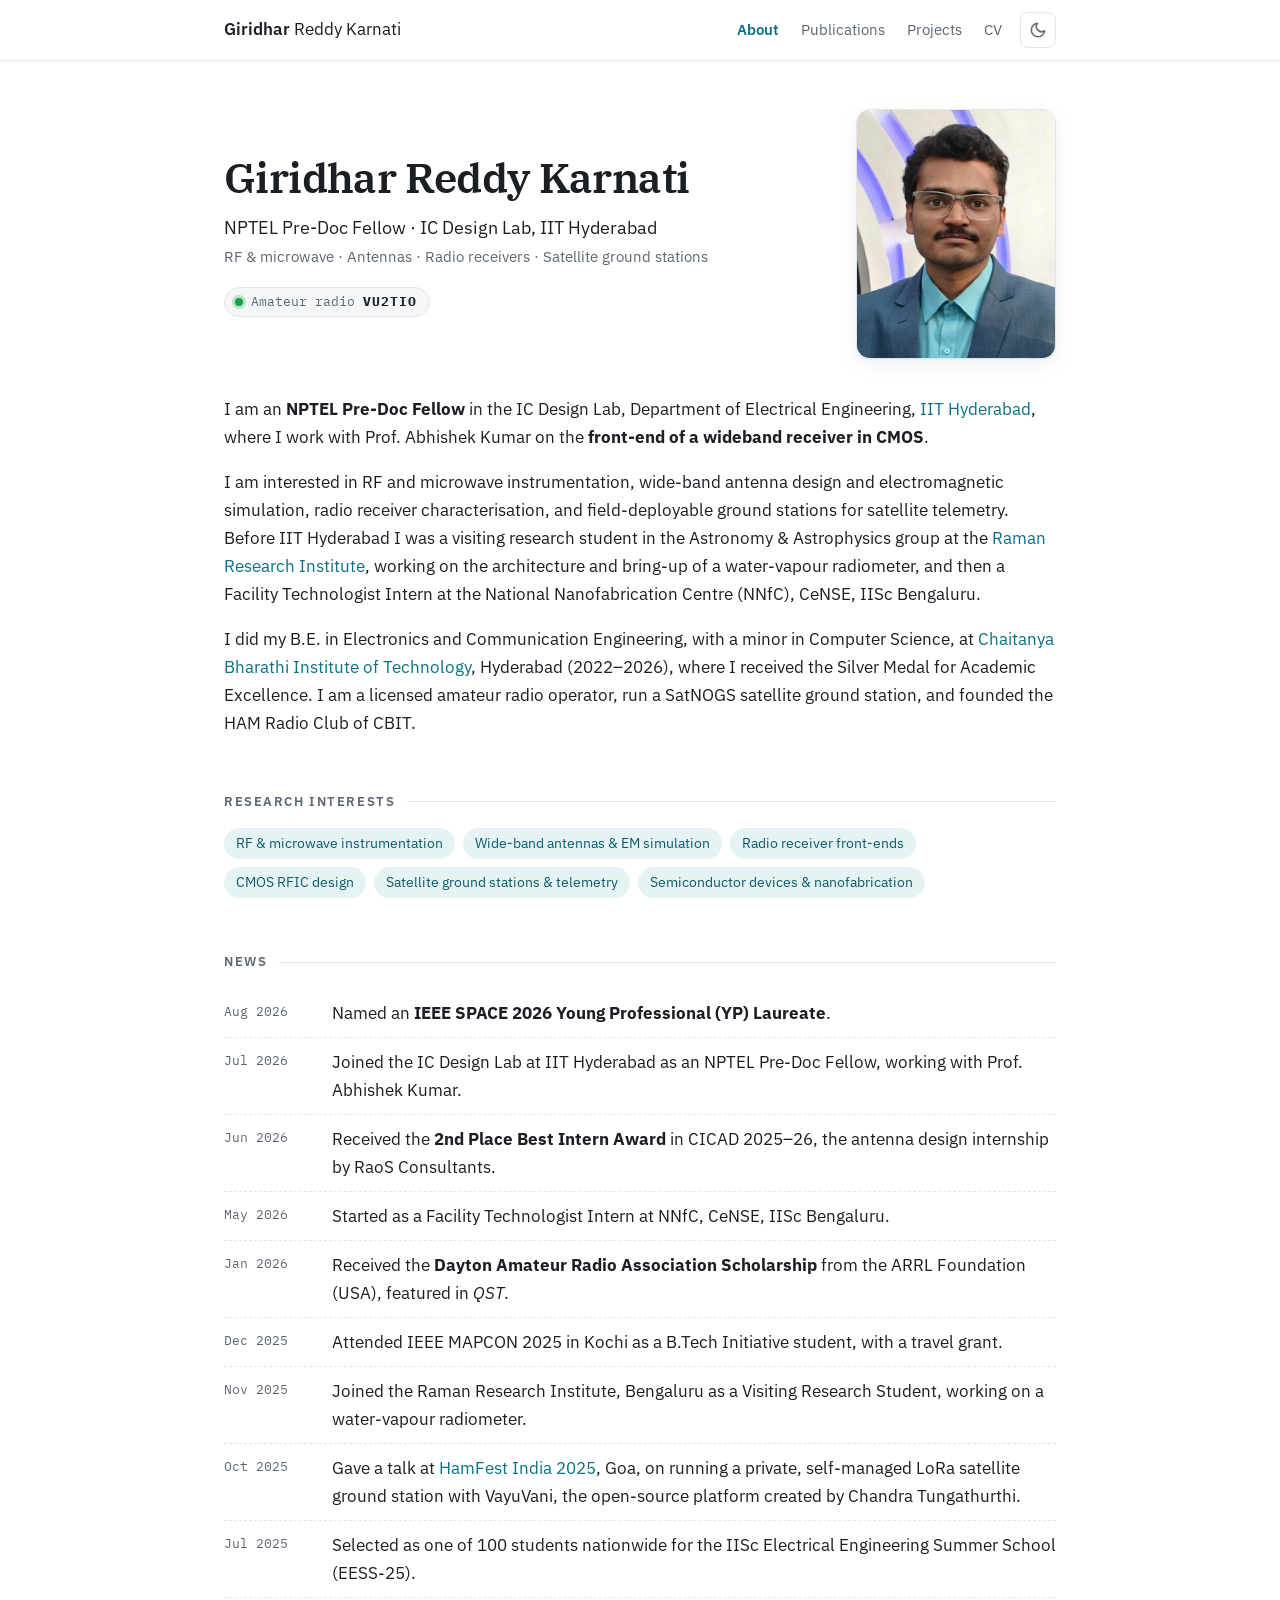
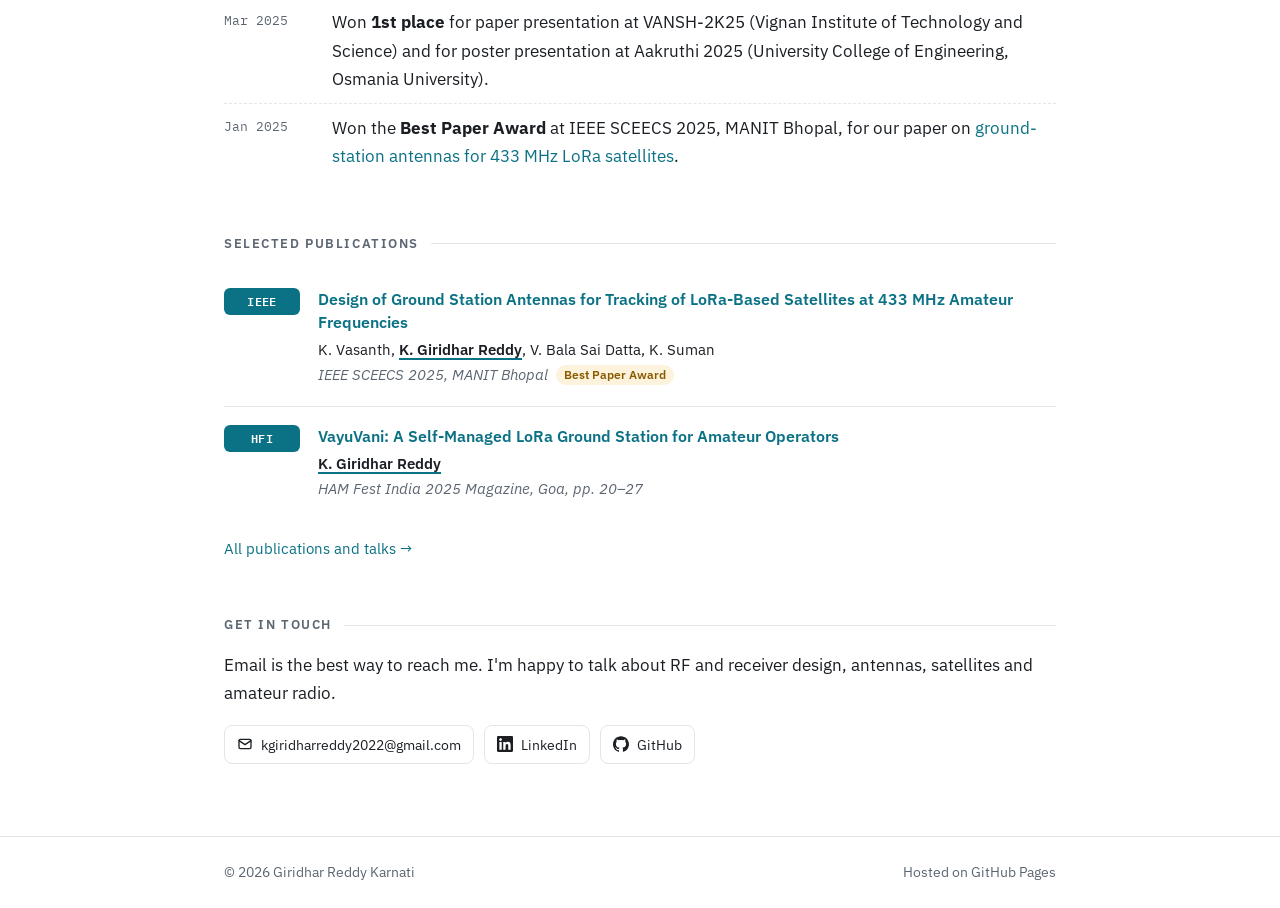
==== commit 3c21453b: "Merge pull request #2 from GiridharReddyK/claude/sweet-knuth-sg1qjp Rewrite README as a project over" ====
--- a/index.html
+++ b/index.html
@@ -36,9 +36,12 @@
       })();
     </script>
 
-    <link rel="preload" href="assets/fonts/ibm-plex-sans-latin.woff2" as="font" type="font/woff2" crossorigin />
-    <link rel="preload" href="assets/fonts/ibm-plex-serif-600-latin.woff2" as="font" type="font/woff2" crossorigin />
-    <link rel="preload" as="image" href="assets/img/profile.jpg" type="image/jpeg" fetchpriority="high" />
+    <link rel="preconnect" href="https://fonts.googleapis.com" />
+    <link rel="preconnect" href="https://fonts.gstatic.com" crossorigin />
+    <link
+      rel="stylesheet"
+      href="https://fonts.googleapis.com/css2?family=IBM+Plex+Mono:wght@400;600&family=IBM+Plex+Sans:ital,wght@0,400;0,500;0,600;1,400&family=IBM+Plex+Serif:wght@500;600&display=swap"
+    />
     <link rel="stylesheet" href="assets/css/style.css" />
     <script src="assets/js/main.js" defer></script>
 
@@ -123,10 +126,8 @@
             <img
               src="assets/img/profile.jpg"
               alt="Portrait of Giridhar Reddy Karnati"
-              width="600"
-              height="750"
-              fetchpriority="high"
-              decoding="sync"
+              width="400"
+              height="500"
               onerror="this.onerror=null;this.src='assets/img/profile-placeholder.svg'"
             />
           </figure>
--- a/assets/css/style.css
+++ b/assets/css/style.css
@@ -14,70 +14,6 @@
    9. Footer, 404, utilities
    10. Print
    ========================================================================== */
-
-/* ---------- Fonts: IBM Plex, self-hosted (SIL OFL 1.1, see assets/fonts/LICENSE.txt) ---------- */
-@font-face {
-  font-family: "IBM Plex Sans";
-  font-style: normal;
-  font-weight: 400 600;
-  font-display: swap;
-  src: url("../fonts/ibm-plex-sans-latin.woff2") format("woff2");
-  unicode-range: U+0000-00FF, U+0131, U+0152-0153, U+02BB-02BC, U+02C6, U+02DA, U+02DC, U+0304, U+0308, U+0329, U+2000-206F, U+20AC, U+2122, U+2191, U+2193, U+2212, U+2215, U+FEFF, U+FFFD;
-}
-
-@font-face {
-  font-family: "IBM Plex Sans";
-  font-style: normal;
-  font-weight: 400 600;
-  font-display: swap;
-  src: url("../fonts/ibm-plex-sans-greek.woff2") format("woff2");
-  unicode-range: U+0370-0377, U+037A-037F, U+0384-038A, U+038C, U+038E-03A1, U+03A3-03FF;
-}
-
-@font-face {
-  font-family: "IBM Plex Sans";
-  font-style: italic;
-  font-weight: 400;
-  font-display: swap;
-  src: url("../fonts/ibm-plex-sans-400-italic-latin.woff2") format("woff2");
-  unicode-range: U+0000-00FF, U+0131, U+0152-0153, U+02BB-02BC, U+02C6, U+02DA, U+02DC, U+0304, U+0308, U+0329, U+2000-206F, U+20AC, U+2122, U+2191, U+2193, U+2212, U+2215, U+FEFF, U+FFFD;
-}
-
-@font-face {
-  font-family: "IBM Plex Serif";
-  font-style: normal;
-  font-weight: 500;
-  font-display: swap;
-  src: url("../fonts/ibm-plex-serif-500-latin.woff2") format("woff2");
-  unicode-range: U+0000-00FF, U+0131, U+0152-0153, U+02BB-02BC, U+02C6, U+02DA, U+02DC, U+0304, U+0308, U+0329, U+2000-206F, U+20AC, U+2122, U+2191, U+2193, U+2212, U+2215, U+FEFF, U+FFFD;
-}
-
-@font-face {
-  font-family: "IBM Plex Serif";
-  font-style: normal;
-  font-weight: 600;
-  font-display: swap;
-  src: url("../fonts/ibm-plex-serif-600-latin.woff2") format("woff2");
-  unicode-range: U+0000-00FF, U+0131, U+0152-0153, U+02BB-02BC, U+02C6, U+02DA, U+02DC, U+0304, U+0308, U+0329, U+2000-206F, U+20AC, U+2122, U+2191, U+2193, U+2212, U+2215, U+FEFF, U+FFFD;
-}
-
-@font-face {
-  font-family: "IBM Plex Mono";
-  font-style: normal;
-  font-weight: 400;
-  font-display: swap;
-  src: url("../fonts/ibm-plex-mono-400-latin.woff2") format("woff2");
-  unicode-range: U+0000-00FF, U+0131, U+0152-0153, U+02BB-02BC, U+02C6, U+02DA, U+02DC, U+0304, U+0308, U+0329, U+2000-206F, U+20AC, U+2122, U+2191, U+2193, U+2212, U+2215, U+FEFF, U+FFFD;
-}
-
-@font-face {
-  font-family: "IBM Plex Mono";
-  font-style: normal;
-  font-weight: 600;
-  font-display: swap;
-  src: url("../fonts/ibm-plex-mono-600-latin.woff2") format("woff2");
-  unicode-range: U+0000-00FF, U+0131, U+0152-0153, U+02BB-02BC, U+02C6, U+02DA, U+02DC, U+0304, U+0308, U+0329, U+2000-206F, U+20AC, U+2122, U+2191, U+2193, U+2212, U+2215, U+FEFF, U+FFFD;
-}
 
 /* ---------- 1. Design tokens ---------- */
 :root {
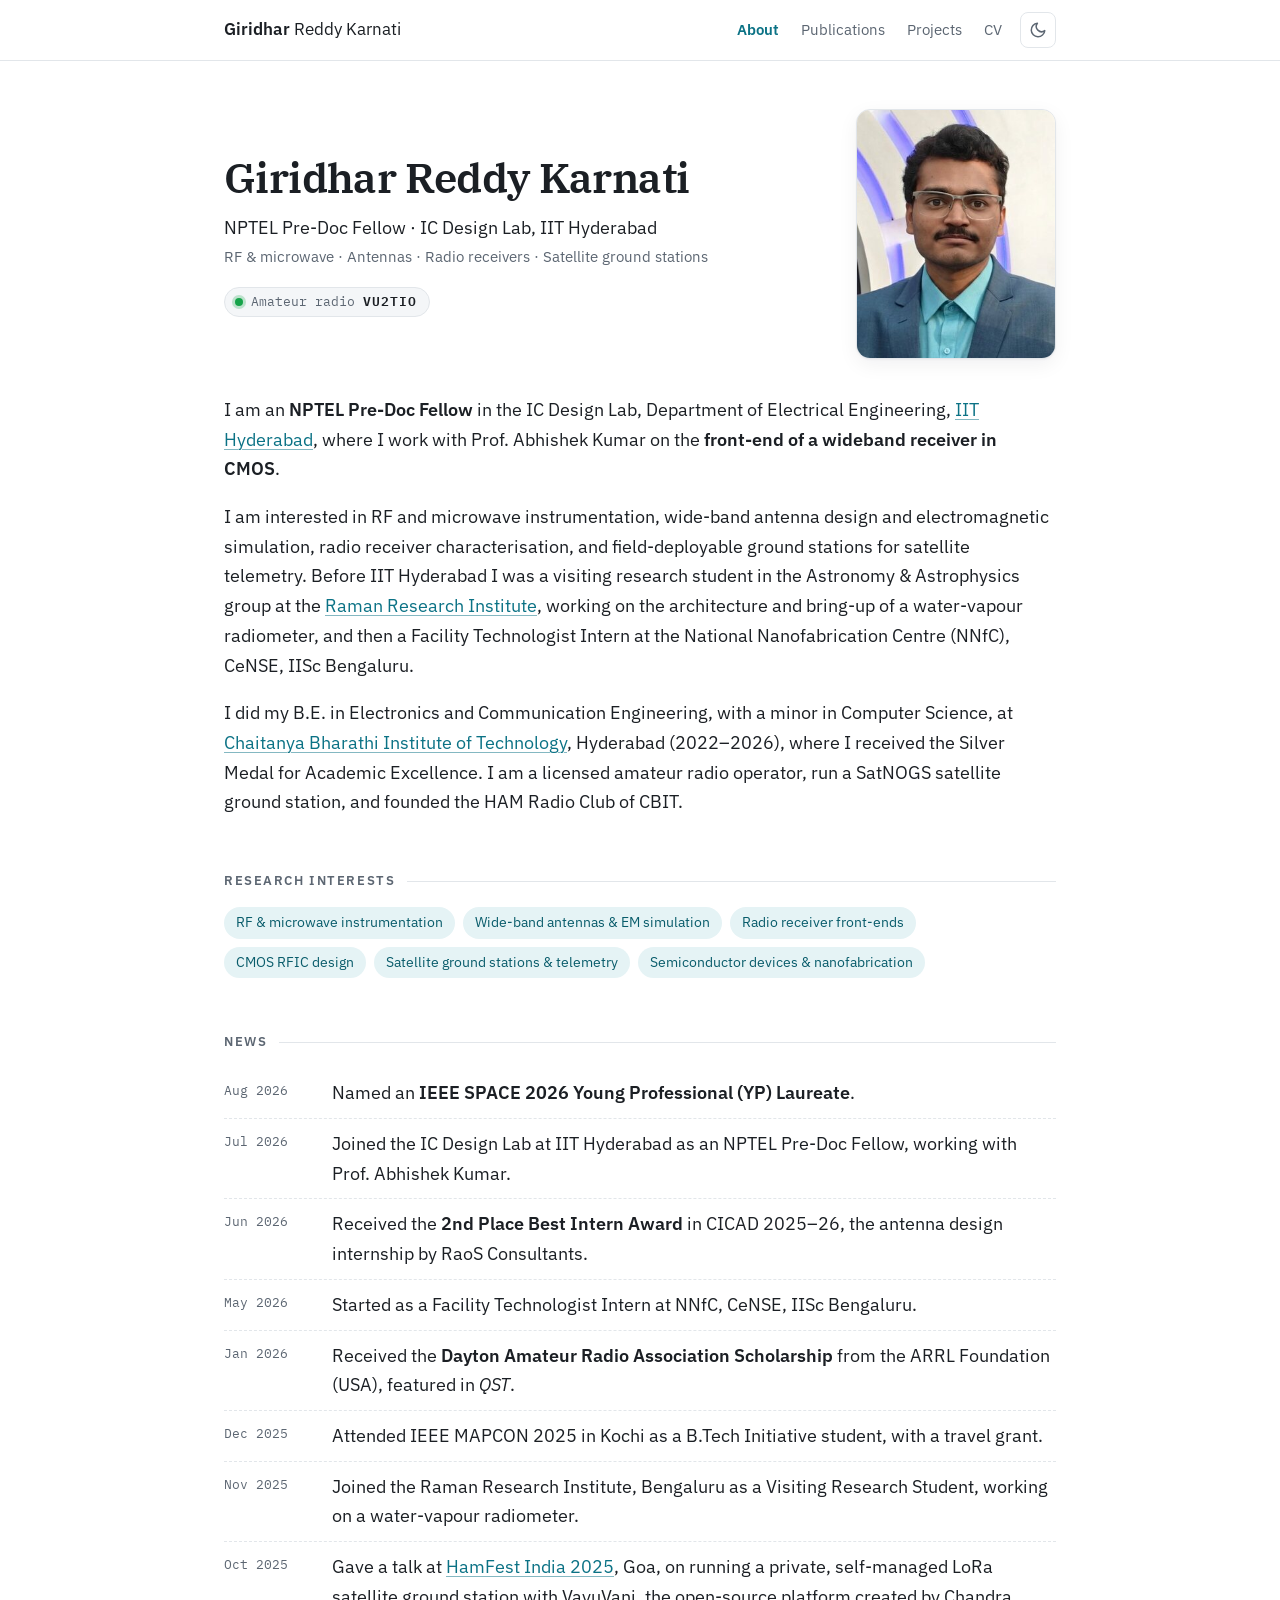
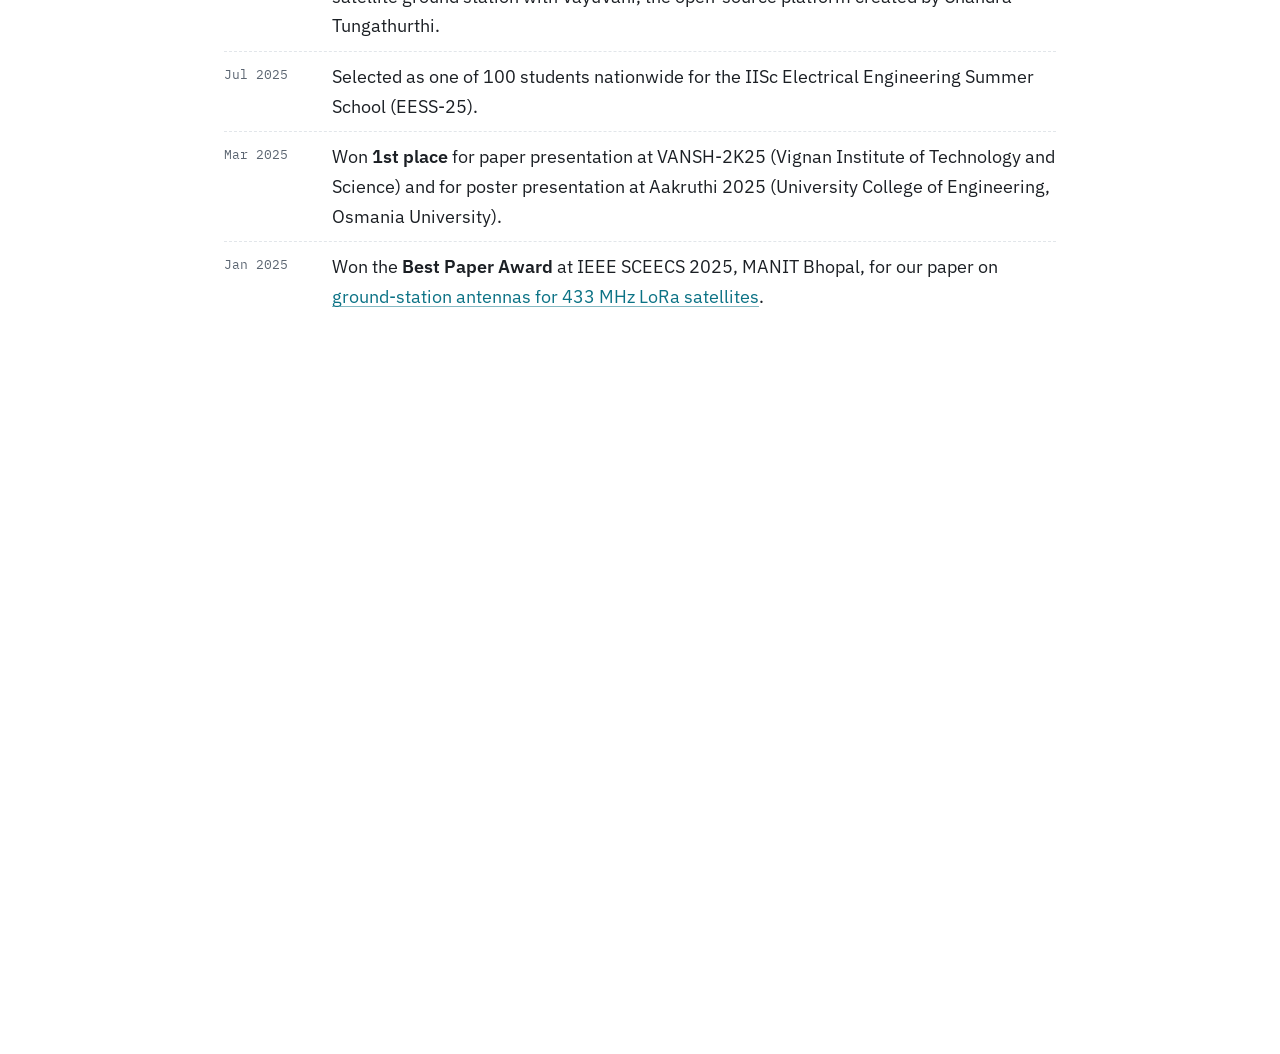
==== commit 1c56a009: "Fix accessibility findings and cut layout shift while fonts load Accessibility (Lighthouse reported " ====
--- a/index.html
+++ b/index.html
@@ -36,11 +36,16 @@
       })();
     </script>
 
-    <link rel="preconnect" href="https://fonts.googleapis.com" />
-    <link rel="preconnect" href="https://fonts.gstatic.com" crossorigin />
+    <link rel="preload" href="assets/fonts/ibm-plex-sans-latin.woff2" as="font" type="font/woff2" crossorigin />
+    <link rel="preload" href="assets/fonts/ibm-plex-serif-600-latin.woff2" as="font" type="font/woff2" crossorigin />
     <link
-      rel="stylesheet"
-      href="https://fonts.googleapis.com/css2?family=IBM+Plex+Mono:wght@400;600&family=IBM+Plex+Sans:ital,wght@0,400;0,500;0,600;1,400&family=IBM+Plex+Serif:wght@500;600&display=swap"
+      rel="preload"
+      as="image"
+      href="assets/img/profile.jpg"
+      imagesrcset="assets/img/profile-300.jpg 300w, assets/img/profile.jpg 600w"
+      imagesizes="(max-width: 640px) 140px, 200px"
+      type="image/jpeg"
+      fetchpriority="high"
     />
     <link rel="stylesheet" href="assets/css/style.css" />
     <script src="assets/js/main.js" defer></script>
@@ -50,6 +55,7 @@
       {
         "@context": "https://schema.org",
         "@type": "Person",
+        "@id": "https://giridharreddyk.github.io/#me",
         "name": "Giridhar Reddy Karnati",
         "alternateName": ["K. Giridhar Reddy", "Karnati Giridhar Reddy"],
         "url": "https://giridharreddyk.github.io/",
@@ -109,7 +115,7 @@
       </nav>
     </header>
 
-    <main id="main" class="page">
+    <main id="main" class="page" tabindex="-1">
       <div class="container">
         <!-- ===== Intro ===== -->
         <section class="hero" aria-labelledby="name">
@@ -125,10 +131,14 @@
           <figure class="hero-photo">
             <img
               src="assets/img/profile.jpg"
+              srcset="assets/img/profile-300.jpg 300w, assets/img/profile.jpg 600w"
+              sizes="(max-width: 640px) 140px, 200px"
               alt="Portrait of Giridhar Reddy Karnati"
-              width="400"
-              height="500"
-              onerror="this.onerror=null;this.src='assets/img/profile-placeholder.svg'"
+              width="600"
+              height="750"
+              fetchpriority="high"
+              decoding="sync"
+              onerror="this.onerror=null;this.removeAttribute('srcset');this.src='assets/img/profile-placeholder.svg'"
             />
           </figure>
         </section>
--- a/assets/css/style.css
+++ b/assets/css/style.css
@@ -1,8 +1,11 @@
 /* ==========================================================================
    Giridhar Reddy Karnati — personal website
    Hand-written stylesheet: no frameworks, no build step.
+   Written in modern CSS: light-dark() colour tokens, native nesting and
+   logical properties.
 
    Sections
+   0. Fonts
    1. Design tokens (colours, fonts, sizes)
    2. Base / reset
    3. Header & navigation
@@ -15,86 +18,208 @@
    10. Print
    ========================================================================== */
 
+/* ---------- Fonts: IBM Plex, self-hosted (SIL OFL 1.1, see assets/fonts/LICENSE.txt) ---------- */
+@font-face {
+  font-family: "IBM Plex Sans";
+  font-style: normal;
+  font-weight: 400 600;
+  font-display: swap;
+  src: url("../fonts/ibm-plex-sans-latin.woff2") format("woff2");
+  unicode-range: U+0000-00FF, U+0131, U+0152-0153, U+02BB-02BC, U+02C6, U+02DA, U+02DC, U+0304, U+0308, U+0329, U+2000-206F, U+20AC, U+2122, U+2191, U+2193, U+2212, U+2215, U+FEFF, U+FFFD;
+}
+
+@font-face {
+  font-family: "IBM Plex Sans";
+  font-style: normal;
+  font-weight: 400 600;
+  font-display: swap;
+  src: url("../fonts/ibm-plex-sans-greek.woff2") format("woff2");
+  unicode-range: U+0370-0377, U+037A-037F, U+0384-038A, U+038C, U+038E-03A1, U+03A3-03FF;
+}
+
+@font-face {
+  font-family: "IBM Plex Sans";
+  font-style: italic;
+  font-weight: 400;
+  font-display: swap;
+  src: url("../fonts/ibm-plex-sans-400-italic-latin.woff2") format("woff2");
+  unicode-range: U+0000-00FF, U+0131, U+0152-0153, U+02BB-02BC, U+02C6, U+02DA, U+02DC, U+0304, U+0308, U+0329, U+2000-206F, U+20AC, U+2122, U+2191, U+2193, U+2212, U+2215, U+FEFF, U+FFFD;
+}
+
+@font-face {
+  font-family: "IBM Plex Serif";
+  font-style: normal;
+  font-weight: 500;
+  font-display: swap;
+  src: url("../fonts/ibm-plex-serif-500-latin.woff2") format("woff2");
+  unicode-range: U+0000-00FF, U+0131, U+0152-0153, U+02BB-02BC, U+02C6, U+02DA, U+02DC, U+0304, U+0308, U+0329, U+2000-206F, U+20AC, U+2122, U+2191, U+2193, U+2212, U+2215, U+FEFF, U+FFFD;
+}
+
+@font-face {
+  font-family: "IBM Plex Serif";
+  font-style: normal;
+  font-weight: 600;
+  font-display: swap;
+  src: url("../fonts/ibm-plex-serif-600-latin.woff2") format("woff2");
+  unicode-range: U+0000-00FF, U+0131, U+0152-0153, U+02BB-02BC, U+02C6, U+02DA, U+02DC, U+0304, U+0308, U+0329, U+2000-206F, U+20AC, U+2122, U+2191, U+2193, U+2212, U+2215, U+FEFF, U+FFFD;
+}
+
+@font-face {
+  font-family: "IBM Plex Mono";
+  font-style: normal;
+  font-weight: 400;
+  font-display: swap;
+  src: url("../fonts/ibm-plex-mono-400-latin.woff2") format("woff2");
+  unicode-range: U+0000-00FF, U+0131, U+0152-0153, U+02BB-02BC, U+02C6, U+02DA, U+02DC, U+0304, U+0308, U+0329, U+2000-206F, U+20AC, U+2122, U+2191, U+2193, U+2212, U+2215, U+FEFF, U+FFFD;
+}
+
+@font-face {
+  font-family: "IBM Plex Mono";
+  font-style: normal;
+  font-weight: 600;
+  font-display: swap;
+  src: url("../fonts/ibm-plex-mono-600-latin.woff2") format("woff2");
+  unicode-range: U+0000-00FF, U+0131, U+0152-0153, U+02BB-02BC, U+02C6, U+02DA, U+02DC, U+0304, U+0308, U+0329, U+2000-206F, U+20AC, U+2122, U+2191, U+2193, U+2212, U+2215, U+FEFF, U+FFFD;
+}
+
+/* Metric-matched fallbacks: a local system font scaled to take the same space as IBM Plex,
+   so text does not reflow (layout shift) when the web fonts finish loading. */
+@font-face {
+  font-family: "IBM Plex Sans Fallback";
+  font-style: normal;
+  font-weight: 400;
+  src: local("Arial"), local("Helvetica"), local("Liberation Sans"), local("Arimo");
+  size-adjust: 100.21%;
+  ascent-override: 102.29%;
+  descent-override: 27.44%;
+  line-gap-override: 0.00%;
+}
+
+@font-face {
+  font-family: "IBM Plex Sans Fallback";
+  font-style: normal;
+  font-weight: 600;
+  src: local("Arial Bold"), local("Arial-BoldMT"), local("Helvetica Bold"), local("Liberation Sans Bold"), local("Arimo Bold");
+  size-adjust: 97.35%;
+  ascent-override: 105.29%;
+  descent-override: 28.25%;
+  line-gap-override: 0.00%;
+}
+
+@font-face {
+  font-family: "IBM Plex Sans Fallback";
+  font-style: italic;
+  font-weight: 400;
+  src: local("Arial Italic"), local("Arial-ItalicMT"), local("Helvetica Oblique"), local("Liberation Sans Italic"), local("Arimo Italic");
+  size-adjust: 98.89%;
+  ascent-override: 103.65%;
+  descent-override: 27.81%;
+  line-gap-override: 0.00%;
+}
+
+@font-face {
+  font-family: "IBM Plex Serif Fallback";
+  font-style: normal;
+  font-weight: 500;
+  src: local("Times New Roman"), local("TimesNewRomanPSMT"), local("Times"), local("Liberation Serif"), local("Tinos");
+  size-adjust: 116.53%;
+  ascent-override: 87.96%;
+  descent-override: 23.60%;
+  line-gap-override: 0.00%;
+}
+
+@font-face {
+  font-family: "IBM Plex Serif Fallback";
+  font-style: normal;
+  font-weight: 600;
+  src: local("Times New Roman Bold"), local("TimesNewRomanPS-BoldMT"), local("Times Bold"), local("Liberation Serif Bold"), local("Tinos Bold");
+  size-adjust: 110.99%;
+  ascent-override: 92.35%;
+  descent-override: 24.78%;
+  line-gap-override: 0.00%;
+}
+
+@font-face {
+  font-family: "IBM Plex Mono Fallback";
+  font-style: normal;
+  font-weight: 400;
+  src: local("Courier New"), local("CourierNewPSMT"), local("Liberation Mono"), local("Cousine");
+  size-adjust: 99.98%;
+  ascent-override: 102.52%;
+  descent-override: 27.50%;
+  line-gap-override: 0.00%;
+}
+
+@font-face {
+  font-family: "IBM Plex Mono Fallback";
+  font-style: normal;
+  font-weight: 600;
+  src: local("Courier New Bold"), local("CourierNewPS-BoldMT"), local("Liberation Mono Bold"), local("Cousine Bold");
+  size-adjust: 99.98%;
+  ascent-override: 102.52%;
+  descent-override: 27.50%;
+  line-gap-override: 0.00%;
+}
+
 /* ---------- 1. Design tokens ---------- */
 :root {
-  --bg: #ffffff;
-  --bg-soft: #f4f6f8;
-  --surface: #ffffff;
-  --text: #1b1f24;
-  --text-muted: #5c6672;
-  --border: #e2e6ea;
-  --accent: #0b7285;
-  --accent-strong: #095c6b;
-  --accent-soft: #e5f3f5;
-  --on-accent: #ffffff;
-  --code-bg: #f3f5f7;
-  --live: #16a34a;
-  --award-bg: #fdf3dc;
-  --award-text: #8a5a00;
-  --figure-bg: #ffffff;
+  /* Follows the system theme. The toggle forces one through [data-theme], below. */
+  color-scheme: light dark;
+
+  /* colours: light-dark(<light>, <dark>) */
+  --bg: light-dark(#ffffff, #0f1215);
+  --bg-soft: light-dark(#f4f6f8, #171b20);
+  --surface: light-dark(#ffffff, #151a1f);
+  --text: light-dark(#1b1f24, #e4e8ec);
+  --text-muted: light-dark(#5c6672, #9aa5b1);
+  --border: light-dark(#e2e6ea, #262d35);
+  --accent: light-dark(#0b7285, #4fc3d1);
+  --accent-strong: light-dark(#095c6b, #86dae3);
+  --accent-soft: light-dark(#e5f3f5, rgba(79, 195, 209, 0.12));
+  --on-accent: light-dark(#ffffff, #0f1215);
+  --code-bg: light-dark(#f3f5f7, #1a1f25);
+  --live: light-dark(#16a34a, #4ade80);
+  --live-text: light-dark(#166534, #4ade80); /* text on the tinted status pill (4.5:1) */
+  --award-bg: light-dark(#fdf3dc, rgba(246, 196, 83, 0.14));
+  --award-text: light-dark(#8a5a00, #f6c453);
+  --figure-bg: light-dark(#ffffff, #f4f6f8);
+
+  /* tokens that light-dark() cannot express (it only takes colours): light values */
   --shadow: 0 1px 2px rgba(16, 24, 40, 0.04), 0 6px 20px rgba(16, 24, 40, 0.06);
-
-  --font-sans: "IBM Plex Sans", system-ui, -apple-system, "Segoe UI", Roboto, sans-serif;
-  --font-serif: "IBM Plex Serif", Georgia, "Times New Roman", serif;
-  --font-mono: "IBM Plex Mono", ui-monospace, SFMono-Regular, Menlo, Consolas, monospace;
+  --icon-sun: none; /* which icon the theme button shows */
+  --icon-moon: block;
+
+  --font-sans: "IBM Plex Sans", "IBM Plex Sans Fallback", system-ui, -apple-system, "Segoe UI", Roboto, sans-serif;
+  --font-serif: "IBM Plex Serif", "IBM Plex Serif Fallback", Georgia, "Times New Roman", serif;
+  --font-mono: "IBM Plex Mono", "IBM Plex Mono Fallback", ui-monospace, SFMono-Regular, Menlo, Consolas, monospace;
 
   --maxw: 880px;
   --radius: 10px;
   --header-h: 60px;
-
-  /* which icon the theme button shows */
-  --icon-sun: none;
-  --icon-moon: block;
-
+}
+
+:root[data-theme="light"] {
   color-scheme: light;
 }
 
-/* Dark theme: used when the visitor's system is dark (unless they picked light),
-   or when they explicitly picked dark with the toggle. */
+:root[data-theme="dark"] {
+  color-scheme: dark;
+}
+
+/* Dark values of the non-colour tokens: used when the visitor's system is dark
+   (unless they picked light), or when they explicitly picked dark. */
 @media (prefers-color-scheme: dark) {
   :root:not([data-theme="light"]) {
-    --bg: #0f1215;
-    --bg-soft: #171b20;
-    --surface: #151a1f;
-    --text: #e4e8ec;
-    --text-muted: #9aa5b1;
-    --border: #262d35;
-    --accent: #4fc3d1;
-    --accent-strong: #86dae3;
-    --accent-soft: rgba(79, 195, 209, 0.12);
-    --on-accent: #0f1215;
-    --code-bg: #1a1f25;
-    --live: #4ade80;
-    --award-bg: rgba(246, 196, 83, 0.14);
-    --award-text: #f6c453;
-    --figure-bg: #f4f6f8;
     --shadow: 0 6px 24px rgba(0, 0, 0, 0.35);
     --icon-sun: block;
     --icon-moon: none;
-    color-scheme: dark;
   }
 }
 
 :root[data-theme="dark"] {
-  --bg: #0f1215;
-  --bg-soft: #171b20;
-  --surface: #151a1f;
-  --text: #e4e8ec;
-  --text-muted: #9aa5b1;
-  --border: #262d35;
-  --accent: #4fc3d1;
-  --accent-strong: #86dae3;
-  --accent-soft: rgba(79, 195, 209, 0.12);
-  --on-accent: #0f1215;
-  --code-bg: #1a1f25;
-  --live: #4ade80;
-  --award-bg: rgba(246, 196, 83, 0.14);
-  --award-text: #f6c453;
-  --figure-bg: #f4f6f8;
   --shadow: 0 6px 24px rgba(0, 0, 0, 0.35);
   --icon-sun: block;
   --icon-moon: none;
-  color-scheme: dark;
 }
 
 /* ---------- 2. Base / reset ---------- */
@@ -106,7 +231,7 @@
 
 html {
   -webkit-text-size-adjust: 100%;
-  scroll-padding-top: calc(var(--header-h) + 16px);
+  scroll-padding-block-start: calc(var(--header-h) + 16px);
 }
 
 body {
@@ -117,7 +242,7 @@
   background: var(--bg);
   color: var(--text);
   font-family: var(--font-sans);
-  font-size: 17px;
+  font-size: clamp(1rem, 0.95rem + 0.25vw, 1.125rem); /* 16px on phones, growing to 18px on wide screens */
   line-height: 1.65;
   -webkit-font-smoothing: antialiased;
   text-rendering: optimizeLegibility;
@@ -137,16 +262,38 @@
   color: var(--accent);
   text-decoration: none;
   text-underline-offset: 3px;
-}
-
-a:hover {
+
+  &:hover {
+    text-decoration: underline;
+  }
+}
+
+/* Links inside running text are underlined, so they do not rely on colour alone */
+.prose a,
+.news a,
+.card p a,
+.pub-note a,
+.muted a,
+.entry-org a,
+.site-footer a {
   text-decoration: underline;
+  text-decoration-thickness: 1px;
+  text-decoration-color: color-mix(in srgb, currentColor 50%, transparent);
+
+  &:hover {
+    text-decoration-color: currentColor;
+  }
 }
 
 :focus-visible {
   outline: 2px solid var(--accent);
   outline-offset: 2px;
   border-radius: 4px;
+}
+
+/* <main> only takes focus from the skip link; it is not interactive, so no ring */
+main:focus-visible {
+  outline: none;
 }
 
 h1,
@@ -166,23 +313,27 @@
 .container {
   width: 100%;
   max-width: var(--maxw);
-  margin: 0 auto;
-  padding: 0 24px;
+  margin-inline: auto;
+  padding-inline: 24px;
+
+  @media (max-width: 600px) {
+    padding-inline: 16px;
+  }
 }
 
 .skip-link {
   position: absolute;
-  left: -9999px;
-  top: 12px;
+  inset-inline-start: -9999px;
+  inset-block-start: 12px;
   z-index: 100;
   padding: 8px 12px;
   background: var(--surface);
   border: 1px solid var(--border);
   border-radius: 6px;
-}
-
-.skip-link:focus {
-  left: 16px;
+
+  &:focus {
+    inset-inline-start: 16px;
+  }
 }
 
 .visually-hidden {
@@ -197,13 +348,13 @@
 /* ---------- 3. Header & navigation ---------- */
 .site-header {
   position: sticky;
-  top: 0;
+  inset-block-start: 0;
   z-index: 50;
   background: var(--bg);
   background: color-mix(in srgb, var(--bg) 88%, transparent);
   backdrop-filter: saturate(180%) blur(10px);
   -webkit-backdrop-filter: saturate(180%) blur(10px);
-  border-bottom: 1px solid var(--border);
+  border-block-end: 1px solid var(--border);
 }
 
 .nav {
@@ -221,15 +372,15 @@
   color: var(--text);
   font-size: 1.05rem;
   white-space: nowrap;
-}
-
-.brand strong {
-  font-weight: 600;
-}
-
-.brand:hover {
-  text-decoration: none;
-  color: var(--accent);
+
+  & strong {
+    font-weight: 600;
+  }
+
+  &:hover {
+    text-decoration: none;
+    color: var(--accent);
+  }
 }
 
 .nav-right {
@@ -246,25 +397,49 @@
   list-style: none;
   margin: 0;
   padding: 0;
-}
-
-.nav-links a {
-  display: block;
-  padding: 6px 10px;
-  border-radius: 6px;
-  color: var(--text-muted);
-  font-size: 0.95rem;
-}
-
-.nav-links a:hover {
-  color: var(--text);
-  background: var(--bg-soft);
-  text-decoration: none;
-}
-
-.nav-links a[aria-current="page"] {
-  color: var(--accent);
-  font-weight: 600;
+
+  & a {
+    display: block;
+    padding: 6px 10px;
+    border-radius: 6px;
+    color: var(--text-muted);
+    font-size: 0.95rem;
+
+    &:hover {
+      color: var(--text);
+      background: var(--bg-soft);
+      text-decoration: none;
+    }
+
+    &[aria-current="page"] {
+      color: var(--accent);
+      font-weight: 600;
+    }
+
+    @media (max-width: 720px) {
+      padding: 10px 8px;
+    }
+  }
+
+  /* small screens: a drop-down panel opened by the menu button */
+  @media (max-width: 720px) {
+    display: none;
+    position: absolute;
+    inset-block-start: var(--header-h);
+    inset-inline: 0;
+    flex-direction: column;
+    align-items: stretch;
+    gap: 0;
+    padding-block: 8px 16px;
+    padding-inline: 16px;
+    background: var(--bg);
+    border-block-end: 1px solid var(--border);
+    box-shadow: var(--shadow);
+
+    &.is-open {
+      display: flex;
+    }
+  }
 }
 
 .icon-btn {
@@ -279,78 +454,64 @@
   background: transparent;
   color: var(--text-muted);
   cursor: pointer;
-}
-
-.icon-btn:hover {
-  color: var(--text);
-  background: var(--bg-soft);
-}
-
-.icon-btn svg {
-  width: 18px;
-  height: 18px;
-  fill: none;
-  stroke: currentColor;
-  stroke-width: 2;
-  stroke-linecap: round;
-  stroke-linejoin: round;
-}
-
-.theme-toggle .icon-sun {
-  display: var(--icon-sun);
-}
-
-.theme-toggle .icon-moon {
-  display: var(--icon-moon);
+
+  &:hover {
+    color: var(--text);
+    background: var(--bg-soft);
+  }
+
+  & svg {
+    width: 18px;
+    height: 18px;
+    fill: none;
+    stroke: currentColor;
+    stroke-width: 2;
+    stroke-linecap: round;
+    stroke-linejoin: round;
+  }
+}
+
+.theme-toggle {
+  & .icon-sun {
+    display: var(--icon-sun);
+  }
+
+  & .icon-moon {
+    display: var(--icon-moon);
+  }
 }
 
 .nav-toggle {
   display: none;
-}
-
-@media (max-width: 720px) {
-  .nav-toggle {
+
+  @media (max-width: 720px) {
     display: inline-flex;
-  }
-
-  .nav-links {
-    display: none;
-    position: absolute;
-    top: var(--header-h);
-    left: 0;
-    right: 0;
-    flex-direction: column;
-    align-items: stretch;
-    gap: 0;
-    padding: 8px 16px 16px;
-    background: var(--bg);
-    border-bottom: 1px solid var(--border);
-    box-shadow: var(--shadow);
-  }
-
-  .nav-links.is-open {
-    display: flex;
-  }
-
-  .nav-links a {
-    padding: 10px 8px;
   }
 }
 
 /* ---------- 4. Page layout & headings ---------- */
 .page {
-  padding: 48px 0 72px;
+  padding-block: 48px 72px;
+
+  @media (max-width: 600px) {
+    padding-block: 32px 56px;
+  }
 }
 
 .page-header {
-  margin-bottom: 8px;
+  margin-block-end: 8px;
 }
 
 .page-title {
   font-family: var(--font-serif);
   font-size: 2.2rem;
-  margin: 0 0 8px;
+  margin: 0;
+  margin-block-end: 8px;
   letter-spacing: -0.01em;
+
+  @media (max-width: 600px) {
+    font-size: 1.8rem;
+  }
 }
 
 .page-lead {
@@ -360,38 +521,52 @@
 }
 
 .section {
-  margin-top: 56px;
+  margin-block-start: 56px;
+  /* Off-screen sections skip layout and paint until they are near the viewport
+     (a full relayout of the CV page drops from ~10 ms to ~3 ms). The placeholder
+     height is only used until a section has been rendered once. */
+  content-visibility: auto;
+  contain-intrinsic-size: auto 500px;
+
+  @media (max-width: 600px) {
+    margin-block-start: 44px;
+  }
 }
 
 .section-title {
   display: flex;
   align-items: center;
   gap: 12px;
-  margin: 0 0 18px;
+  margin: 0;
+  margin-block-end: 18px;
   color: var(--text-muted);
   font-size: 0.82rem;
   font-weight: 600;
   letter-spacing: 0.12em;
   text-transform: uppercase;
-}
-
-.section-title::after {
-  content: "";
-  flex: 1;
-  height: 1px;
-  background: var(--border);
-}
-
-.prose p {
-  margin: 0 0 1em;
-}
-
-.prose p:last-child {
-  margin-bottom: 0;
+
+  &::after {
+    content: "";
+    flex: 1;
+    height: 1px;
+    background: var(--border);
+  }
+}
+
+.prose {
+  & p {
+    margin: 0;
+    margin-block-end: 1em;
+
+    &:last-child {
+      margin-block-end: 0;
+    }
+  }
 }
 
 .more {
-  margin: 16px 0 0;
+  margin: 0;
+  margin-block-start: 16px;
   font-size: 0.95rem;
 }
 
@@ -409,32 +584,32 @@
   font-size: 0.95rem;
   font-weight: 500;
   cursor: pointer;
-}
-
-.btn:hover {
-  background: var(--accent-strong);
-  border-color: var(--accent-strong);
-  text-decoration: none;
+
+  &:hover {
+    background: var(--accent-strong);
+    border-color: var(--accent-strong);
+    text-decoration: none;
+  }
+
+  & svg {
+    width: 16px;
+    height: 16px;
+    fill: none;
+    stroke: currentColor;
+    stroke-width: 2;
+    stroke-linecap: round;
+    stroke-linejoin: round;
+  }
 }
 
 .btn-ghost {
   background: transparent;
   color: var(--accent);
-}
-
-.btn-ghost:hover {
-  background: var(--accent-soft);
-  border-color: var(--accent);
-}
-
-.btn svg {
-  width: 16px;
-  height: 16px;
-  fill: none;
-  stroke: currentColor;
-  stroke-width: 2;
-  stroke-linecap: round;
-  stroke-linejoin: round;
+
+  &:hover {
+    background: var(--accent-soft);
+    border-color: var(--accent);
+  }
 }
 
 .btn-sm {
@@ -450,13 +625,25 @@
   line-height: 1.8;
   text-transform: uppercase;
   cursor: pointer;
-}
-
-.btn-sm:hover,
-.btn-sm[aria-expanded="true"] {
-  border-color: var(--accent);
-  color: var(--accent);
-  text-decoration: none;
+
+  &:hover,
+  &[aria-expanded="true"] {
+    border-color: var(--accent);
+    color: var(--accent);
+    text-decoration: none;
+  }
+}
+
+/* tactile press feedback */
+.btn,
+.btn-sm,
+.icon-btn,
+.filter-btn {
+  transition: transform 0.08s ease;
+
+  &:active {
+    transform: scale(0.96);
+  }
 }
 
 /* ---------- 5. Home page ---------- */
@@ -465,7 +652,12 @@
   grid-template-columns: 1fr 200px;
   gap: 40px;
   align-items: center;
-  margin-bottom: 36px;
+  margin-block-end: 36px;
+
+  @media (max-width: 640px) {
+    grid-template-columns: 1fr;
+    gap: 20px;
+  }
 }
 
 .hero-name {
@@ -473,10 +665,15 @@
   font-family: var(--font-serif);
   font-size: 2.6rem;
   letter-spacing: -0.015em;
+
+  @media (max-width: 640px) {
+    font-size: 2rem;
+  }
 }
 
 .hero-role {
-  margin: 10px 0 2px;
+  margin: 0;
+  margin-block: 10px 2px;
   font-size: 1.1rem;
 }
 
@@ -490,56 +687,47 @@
   display: inline-flex;
   align-items: center;
   gap: 8px;
-  margin: 18px 0 0;
-  padding: 3px 12px 3px 10px;
+  margin: 0;
+  margin-block-start: 18px;
+  padding-block: 3px;
+  padding-inline: 10px 12px;
   border: 1px solid var(--border);
   border-radius: 999px;
   background: var(--bg-soft);
   color: var(--text-muted);
   font-family: var(--font-mono);
   font-size: 0.82rem;
-}
-
-.callsign b {
-  color: var(--text);
-  letter-spacing: 0.08em;
-}
-
-.callsign .dot {
-  width: 8px;
-  height: 8px;
-  border-radius: 50%;
-  background: var(--live);
-  box-shadow: 0 0 0 3px color-mix(in srgb, var(--live) 25%, transparent);
+
+  & b {
+    color: var(--text);
+    letter-spacing: 0.08em;
+  }
+
+  & .dot {
+    width: 8px;
+    height: 8px;
+    border-radius: 50%;
+    background: var(--live);
+    box-shadow: 0 0 0 3px color-mix(in srgb, var(--live) 25%, transparent);
+  }
 }
 
 .hero-photo {
   margin: 0;
-}
-
-.hero-photo img {
-  width: 100%;
-  aspect-ratio: 4 / 5;
-  object-fit: cover;
-  border: 1px solid var(--border);
-  border-radius: 14px;
-  box-shadow: var(--shadow);
-  background: var(--bg-soft);
-}
-
-@media (max-width: 640px) {
-  .hero {
-    grid-template-columns: 1fr;
-    gap: 20px;
-  }
-
-  .hero-photo {
+
+  & img {
+    width: 100%;
+    aspect-ratio: 4 / 5;
+    object-fit: cover;
+    border: 1px solid var(--border);
+    border-radius: 14px;
+    box-shadow: var(--shadow);
+    background: var(--bg-soft);
+  }
+
+  @media (max-width: 640px) {
     order: -1;
     width: 140px;
-  }
-
-  .hero-name {
-    font-size: 2rem;
   }
 }
 
@@ -564,32 +752,30 @@
   list-style: none;
   margin: 0;
   padding: 0;
-}
-
-.news li {
-  display: grid;
-  grid-template-columns: 92px 1fr;
-  gap: 16px;
-  padding: 10px 0;
-  border-bottom: 1px dashed var(--border);
-}
-
-.news li:last-child {
-  border-bottom: 0;
-}
-
-.news time {
-  padding-top: 2px;
-  color: var(--text-muted);
-  font-family: var(--font-mono);
-  font-size: 0.82rem;
-  white-space: nowrap;
-}
-
-@media (max-width: 520px) {
-  .news li {
-    grid-template-columns: 1fr;
-    gap: 0;
+
+  & li {
+    display: grid;
+    grid-template-columns: 92px 1fr;
+    gap: 16px;
+    padding-block: 10px;
+    border-block-end: 1px dashed var(--border);
+
+    &:last-child {
+      border-block-end: 0;
+    }
+
+    @media (max-width: 520px) {
+      grid-template-columns: 1fr;
+      gap: 0;
+    }
+  }
+
+  & time {
+    padding-block-start: 2px;
+    color: var(--text-muted);
+    font-family: var(--font-mono);
+    font-size: 0.82rem;
+    white-space: nowrap;
   }
 }
 
@@ -598,47 +784,49 @@
   flex-wrap: wrap;
   gap: 10px;
   list-style: none;
-  margin: 16px 0 0;
+  margin: 0;
+  margin-block-start: 16px;
   padding: 0;
-}
-
-.socials a {
-  display: inline-flex;
-  align-items: center;
-  gap: 8px;
-  max-width: 100%;
-  padding: 7px 12px;
-  overflow-wrap: anywhere;
-  border: 1px solid var(--border);
-  border-radius: 8px;
-  color: var(--text);
-  font-size: 0.9rem;
-}
-
-.socials a:hover {
-  border-color: var(--accent);
-  color: var(--accent);
-  text-decoration: none;
-}
-
-.socials svg {
-  width: 16px;
-  height: 16px;
-  fill: currentColor;
-  flex: none;
-}
-
-.socials svg.stroke {
-  fill: none;
-  stroke: currentColor;
-  stroke-width: 2;
-  stroke-linecap: round;
-  stroke-linejoin: round;
+
+  & a {
+    display: inline-flex;
+    align-items: center;
+    gap: 8px;
+    max-width: 100%;
+    padding: 7px 12px;
+    overflow-wrap: anywhere;
+    border: 1px solid var(--border);
+    border-radius: 8px;
+    color: var(--text);
+    font-size: 0.9rem;
+
+    &:hover {
+      border-color: var(--accent);
+      color: var(--accent);
+      text-decoration: none;
+    }
+  }
+
+  & svg {
+    width: 16px;
+    height: 16px;
+    fill: currentColor;
+    flex: none;
+
+    &.stroke {
+      fill: none;
+      stroke: currentColor;
+      stroke-width: 2;
+      stroke-linecap: round;
+      stroke-linejoin: round;
+    }
+  }
 }
 
 /* ---------- 6. Publications ---------- */
 .pub-year {
-  margin: 44px 0 4px;
+  margin: 0;
+  margin-block: 44px 4px;
   color: var(--text-muted);
   font-family: var(--font-serif);
   font-size: 1.35rem;
@@ -655,12 +843,17 @@
   display: grid;
   grid-template-columns: 76px 1fr;
   gap: 18px;
-  padding: 18px 0;
-  border-bottom: 1px solid var(--border);
-}
-
-.pub:last-child {
-  border-bottom: 0;
+  padding-block: 18px;
+  border-block-end: 1px solid var(--border);
+
+  &:last-child {
+    border-block-end: 0;
+  }
+
+  @media (max-width: 520px) {
+    grid-template-columns: 1fr;
+    gap: 8px;
+  }
 }
 
 .pub-badge {
@@ -674,6 +867,10 @@
   font-weight: 600;
   letter-spacing: 0.04em;
   text-align: center;
+
+  @media (max-width: 520px) {
+    justify-self: start;
+  }
 }
 
 .pub-body {
@@ -681,7 +878,8 @@
 }
 
 .pub-title {
-  margin: 0 0 4px;
+  margin: 0;
+  margin-block-end: 4px;
   font-size: 1rem;
   font-weight: 600;
   line-height: 1.45;
@@ -693,12 +891,14 @@
   font-size: 0.94rem;
 }
 
-.pub-authors .me {
-  font-weight: 600;
-  text-decoration: underline;
-  text-decoration-color: var(--accent);
-  text-decoration-thickness: 2px;
-  text-underline-offset: 3px;
+.pub-authors {
+  & .me {
+    font-weight: 600;
+    text-decoration: underline;
+    text-decoration-color: var(--accent);
+    text-decoration-thickness: 2px;
+    text-underline-offset: 3px;
+  }
 }
 
 .pub-venue {
@@ -710,55 +910,45 @@
   display: flex;
   flex-wrap: wrap;
   gap: 8px;
-  margin-top: 10px;
+  margin-block-start: 10px;
 }
 
 .pub-panel {
-  margin-top: 12px;
+  margin-block-start: 12px;
 }
 
 .abstract {
   margin: 0;
   padding: 12px 16px;
-  border-left: 3px solid var(--accent);
-  border-radius: 0 8px 8px 0;
+  border-inline-start: 3px solid var(--accent);
+  border-start-end-radius: 8px;
+  border-end-end-radius: 8px;
   background: var(--bg-soft);
   font-size: 0.94rem;
 }
 
 .bibtex {
   position: relative;
-}
-
-.bibtex pre {
-  margin: 0;
-  padding: 14px 16px;
-  overflow-x: auto;
-  border: 1px solid var(--border);
-  border-radius: 8px;
-  background: var(--code-bg);
-  font-family: var(--font-mono);
-  font-size: 0.78rem;
-  line-height: 1.6;
-  white-space: pre;
+
+  & pre {
+    margin: 0;
+    padding: 14px 16px;
+    overflow-x: auto;
+    border: 1px solid var(--border);
+    border-radius: 8px;
+    background: var(--code-bg);
+    font-family: var(--font-mono);
+    font-size: 0.78rem;
+    line-height: 1.6;
+    white-space: pre;
+  }
 }
 
 .copy-btn {
   position: absolute;
-  top: 8px;
-  right: 8px;
+  inset-block-start: 8px;
+  inset-inline-end: 8px;
   background: var(--surface);
-}
-
-@media (max-width: 520px) {
-  .pub {
-    grid-template-columns: 1fr;
-    gap: 8px;
-  }
-
-  .pub-badge {
-    justify-self: start;
-  }
 }
 
 /* ---------- 7. Projects ---------- */
@@ -766,7 +956,7 @@
   display: flex;
   flex-wrap: wrap;
   gap: 8px;
-  margin: 28px 0 24px;
+  margin-block: 28px 24px;
 }
 
 .filter-btn {
@@ -778,17 +968,17 @@
   font: inherit;
   font-size: 0.88rem;
   cursor: pointer;
-}
-
-.filter-btn:hover {
-  border-color: var(--accent);
-  color: var(--accent);
-}
-
-.filter-btn[aria-pressed="true"] {
-  border-color: var(--accent);
-  background: var(--accent);
-  color: var(--on-accent);
+
+  &:hover {
+    border-color: var(--accent);
+    color: var(--accent);
+  }
+
+  &[aria-pressed="true"] {
+    border-color: var(--accent);
+    background: var(--accent);
+    color: var(--on-accent);
+  }
 }
 
 .cards {
@@ -811,35 +1001,50 @@
     border-color 0.15s ease,
     box-shadow 0.15s ease,
     transform 0.15s ease;
-}
-
-.card:hover {
-  border-color: color-mix(in srgb, var(--accent) 45%, var(--border));
-  box-shadow: var(--shadow);
-  transform: translateY(-2px);
+
+  &:hover {
+    border-color: color-mix(in srgb, var(--accent) 45%, var(--border));
+    box-shadow: var(--shadow);
+    transform: translateY(-2px);
+  }
+
+  & p {
+    margin: 0;
+    margin-block-end: 14px;
+    font-size: 0.94rem;
+
+    &.credit {
+      margin-block-start: -6px;
+      color: var(--text-muted);
+      font-size: 0.86rem;
+    }
+  }
 }
 
 /* optional figure at the top of a project card */
 .card-figure {
-  margin: -20px -20px 16px;
-  border-radius: var(--radius) var(--radius) 0 0;
-  border-bottom: 1px solid var(--border);
+  margin-block: -20px 16px;
+  margin-inline: -20px;
+  border-start-start-radius: var(--radius);
+  border-start-end-radius: var(--radius);
+  border-block-end: 1px solid var(--border);
   background: var(--figure-bg);
   overflow: hidden;
-}
-
-.card-figure img {
-  width: 100%;
-  aspect-ratio: 16 / 10;
-  object-fit: contain;
-  padding: 10px;
-}
-
-.card-figure figcaption {
-  padding: 0 14px 10px;
-  color: #4b5563; /* the figure panel stays light in both themes */
-  font-size: 0.8rem;
-  line-height: 1.4;
+
+  & img {
+    width: 100%;
+    aspect-ratio: 16 / 10;
+    object-fit: contain;
+    padding: 10px;
+  }
+
+  & figcaption {
+    padding-block: 0 10px;
+    padding-inline: 14px;
+    color: #4b5563; /* the figure panel stays light in both themes */
+    font-size: 0.8rem;
+    line-height: 1.4;
+  }
 }
 
 .card-kicker {
@@ -858,18 +1063,14 @@
   padding: 1px 8px;
   border-radius: 999px;
   background: color-mix(in srgb, var(--live) 15%, transparent);
-  color: var(--live);
+  color: var(--live-text);
   letter-spacing: 0.04em;
 }
 
 .card-title {
-  margin: 8px 0 8px;
+  margin-block: 8px;
+  margin-inline: 0;
   font-size: 1.08rem;
-}
-
-.card p {
-  margin: 0 0 14px;
-  font-size: 0.94rem;
 }
 
 .tags {
@@ -877,7 +1078,8 @@
   flex-wrap: wrap;
   gap: 6px;
   list-style: none;
-  margin: 0 0 14px;
+  margin: 0;
+  margin-block-end: 14px;
   padding: 0;
 }
 
@@ -895,9 +1097,9 @@
   flex-wrap: wrap;
   justify-content: space-between;
   gap: 4px 12px;
-  margin-top: auto;
-  padding-top: 12px;
-  border-top: 1px solid var(--border);
+  margin-block-start: auto;
+  padding-block-start: 12px;
+  border-block-start: 1px solid var(--border);
   color: var(--text-muted);
   font-size: 0.82rem;
 }
@@ -907,7 +1109,7 @@
   display: flex;
   flex-wrap: wrap;
   gap: 12px;
-  margin-top: 20px;
+  margin-block-start: 20px;
 }
 
 .entries {
@@ -920,16 +1122,32 @@
   display: grid;
   grid-template-columns: 172px 1fr;
   gap: 20px;
-  padding: 14px 0;
-  border-bottom: 1px solid var(--border);
-}
-
-.entry:last-child {
-  border-bottom: 0;
+  padding-block: 14px;
+  border-block-end: 1px solid var(--border);
+
+  &:last-child {
+    border-block-end: 0;
+  }
+
+  & ul {
+    margin: 0;
+    margin-block-start: 6px;
+    padding-inline-start: 18px;
+    font-size: 0.94rem;
+  }
+
+  & li + li {
+    margin-block-start: 2px;
+  }
+
+  @media (max-width: 600px) {
+    grid-template-columns: 1fr;
+    gap: 2px;
+  }
 }
 
 .entry-date {
-  padding-top: 2px;
+  padding-block-start: 2px;
   color: var(--text-muted);
   font-family: var(--font-mono);
   font-size: 0.84rem;
@@ -945,33 +1163,17 @@
   margin: 0;
   color: var(--text-muted);
   font-size: 0.94rem;
+
+  & strong {
+    color: var(--text);
+    font-weight: 600;
+  }
 }
 
 .entry-desc {
-  margin: 6px 0 0;
+  margin: 0;
+  margin-block-start: 6px;
   font-size: 0.94rem;
-}
-
-.entry-org strong {
-  color: var(--text);
-  font-weight: 600;
-}
-
-.entry ul {
-  margin: 6px 0 0;
-  padding-left: 18px;
-  font-size: 0.94rem;
-}
-
-.entry li + li {
-  margin-top: 2px;
-}
-
-@media (max-width: 600px) {
-  .entry {
-    grid-template-columns: 1fr;
-    gap: 2px;
-  }
 }
 
 .skills {
@@ -979,34 +1181,33 @@
   grid-template-columns: 180px 1fr;
   gap: 10px 24px;
   margin: 0;
-}
-
-.skills dt {
-  font-weight: 600;
-  font-size: 0.94rem;
-}
-
-.skills dd {
-  margin: 0;
-  font-size: 0.94rem;
-}
-
-@media (max-width: 600px) {
-  .skills {
+
+  & dt {
+    font-weight: 600;
+    font-size: 0.94rem;
+  }
+
+  & dd {
+    margin: 0;
+    font-size: 0.94rem;
+
+    @media (max-width: 600px) {
+      margin-block-end: 10px;
+    }
+  }
+
+  @media (max-width: 600px) {
     grid-template-columns: 1fr;
     gap: 2px;
-  }
-
-  .skills dd {
-    margin-bottom: 10px;
   }
 }
 
 /* award pill, e.g. "Best Paper Award" */
 .award {
   display: inline-block;
-  margin-left: 4px;
-  padding: 0 8px;
+  margin-inline-start: 4px;
+  padding-block: 0;
+  padding-inline: 8px;
   border-radius: 999px;
   background: var(--award-bg);
   color: var(--award-text);
@@ -1019,7 +1220,8 @@
 }
 
 .pub-note {
-  margin: 28px 0 0;
+  margin: 0;
+  margin-block-start: 28px;
   color: var(--text-muted);
   font-size: 0.9rem;
 }
@@ -1029,76 +1231,77 @@
   list-style: none;
   margin: 0;
   padding: 0;
-}
-
-.mini-list li {
-  padding: 10px 0;
-  border-bottom: 1px dashed var(--border);
-  font-size: 0.95rem;
-}
-
-.mini-list li:last-child {
-  border-bottom: 0;
-}
-
-.mini-list strong {
-  font-weight: 600;
-}
-
-.card p.credit {
-  margin-top: -6px;
-  color: var(--text-muted);
-  font-size: 0.86rem;
+
+  & li {
+    padding-block: 10px;
+    border-block-end: 1px dashed var(--border);
+    font-size: 0.95rem;
+
+    &:last-child {
+      border-block-end: 0;
+    }
+  }
+
+  & strong {
+    font-weight: 600;
+  }
 }
 
 /* ---------- 9. Footer, 404, utilities ---------- */
 .site-footer {
-  padding: 24px 0;
-  border-top: 1px solid var(--border);
+  padding-block: 24px;
+  border-block-start: 1px solid var(--border);
   color: var(--text-muted);
   font-size: 0.86rem;
-}
-
-.site-footer .container {
-  display: flex;
-  flex-wrap: wrap;
-  justify-content: space-between;
-  gap: 8px 16px;
-}
-
-.site-footer p {
-  margin: 0;
-}
-
-.site-footer a {
-  color: var(--text-muted);
-}
-
-.site-footer a:hover {
-  color: var(--accent);
+
+  & .container {
+    display: flex;
+    flex-wrap: wrap;
+    justify-content: space-between;
+    gap: 8px 16px;
+  }
+
+  & p {
+    margin: 0;
+  }
+
+  & a {
+    color: var(--text-muted);
+
+    &:hover {
+      color: var(--accent);
+    }
+  }
 }
 
 .notfound {
-  padding: 96px 0;
+  padding-block: 96px;
+  padding-inline: 0;
   text-align: center;
-}
-
-.notfound .code {
-  margin: 0;
-  color: var(--accent);
-  font-family: var(--font-mono);
-  font-size: 4.5rem;
-  font-weight: 600;
-  line-height: 1;
-}
-
-.notfound .wave {
-  width: 220px;
-  height: 40px;
-  margin: 20px auto;
-  fill: none;
-  stroke: var(--border);
-  stroke-width: 2;
+
+  @media (max-width: 600px) {
+    padding-block: 0;
+    padding-inline: 16px;
+  }
+
+  & .code {
+    margin: 0;
+    color: var(--accent);
+    font-family: var(--font-mono);
+    font-size: 4.5rem;
+    font-weight: 600;
+    line-height: 1;
+  }
+
+  & .wave {
+    width: 220px;
+    height: 40px;
+    margin-block: 20px;
+    margin-inline: auto;
+    fill: none;
+    stroke: var(--border);
+    stroke-width: 2;
+  }
 }
 
 .muted {
@@ -1110,25 +1313,19 @@
   display: none;
 }
 
-@media (max-width: 600px) {
-  body {
-    font-size: 16px;
-  }
-
-  .container {
-    padding: 0 16px;
-  }
-
-  .page {
-    padding: 32px 0 56px;
-  }
-
-  .page-title {
-    font-size: 1.8rem;
-  }
-
-  .section {
-    margin-top: 44px;
+.print-qr {
+  display: none;
+}
+
+/* Smooth anchor scrolling and cross-fading page navigation (same-origin),
+   unless the visitor prefers reduced motion */
+@media (prefers-reduced-motion: no-preference) {
+  html {
+    scroll-behavior: smooth;
+  }
+
+  @view-transition {
+    navigation: auto;
   }
 }
 
@@ -1181,6 +1378,25 @@
     display: block;
   }
 
+  .print-header {
+    display: flex;
+    align-items: flex-start;
+    justify-content: space-between;
+    gap: 6mm;
+  }
+
+  .print-qr {
+    display: block;
+    flex: none;
+    width: 21mm;
+    height: 21mm;
+  }
+
+  /* print everything, not only what is near the viewport */
+  .section {
+    content-visibility: visible;
+  }
+
   body {
     background: #fff;
     color: #000;
@@ -1206,7 +1422,8 @@
   }
 
   .print-contact {
-    margin: 2px 0 10px;
+    margin-block: 2px 10px;
+    margin-inline: 0;
     font-size: 9.5pt;
   }
 
@@ -1215,33 +1432,36 @@
   }
 
   .section {
-    margin-top: 12px;
+    margin-block-start: 12px;
   }
 
   .section-title {
-    margin-bottom: 6px;
+    margin-block-end: 6px;
     break-after: avoid;
   }
 
   .entry {
     grid-template-columns: 27mm 1fr;
     gap: 4mm;
-    padding: 4px 0;
+    padding-block: 4px;
     break-inside: avoid;
-  }
-
-  /* long entries with bullet lists may continue on the next page */
-  .entry:has(ul) {
-    break-inside: auto;
-  }
-
-  .entry-desc,
-  .entry ul {
-    margin-top: 3px;
-  }
-
-  .entry li {
-    break-inside: avoid;
+
+    /* long entries with bullet lists may continue on the next page */
+    &:has(ul) {
+      break-inside: auto;
+    }
+
+    & ul {
+      margin-block-start: 3px;
+    }
+
+    & li {
+      break-inside: avoid;
+    }
+  }
+
+  .entry-desc {
+    margin-block-start: 3px;
   }
 
   .entry-date {
